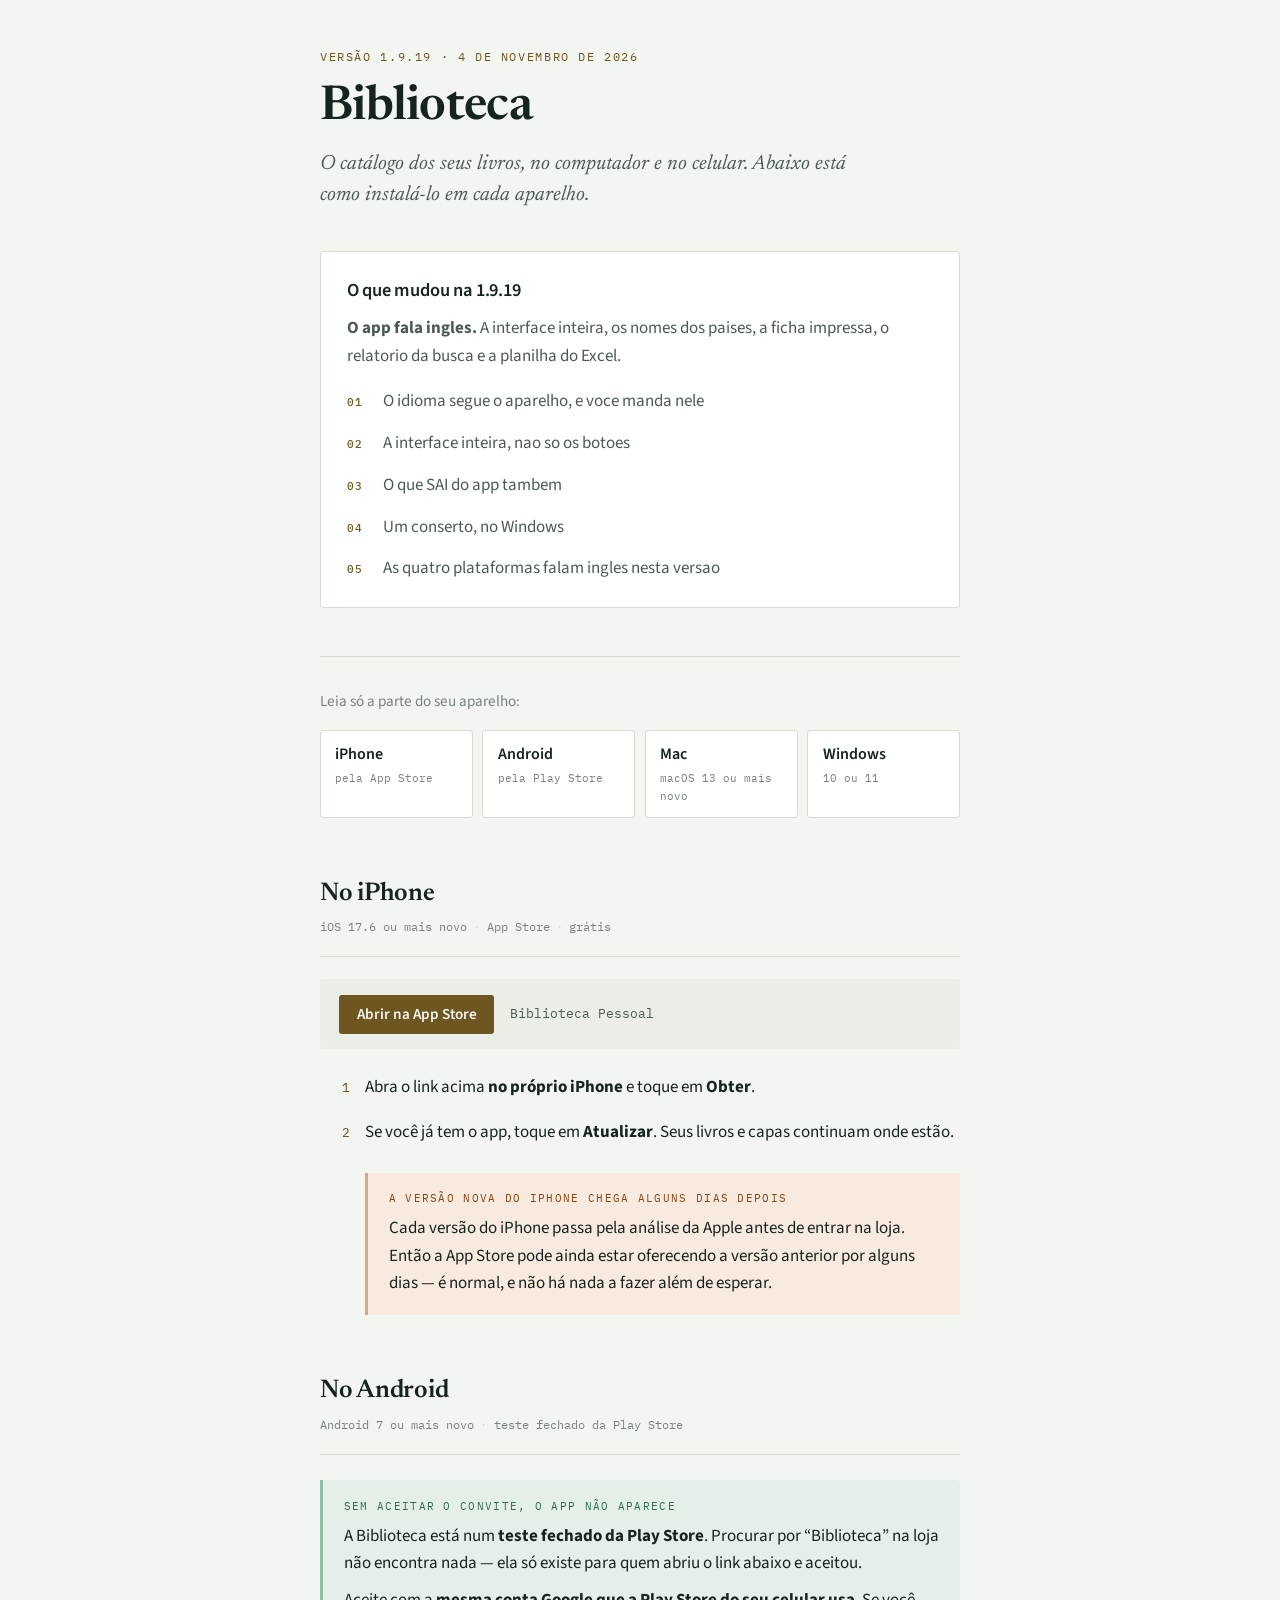
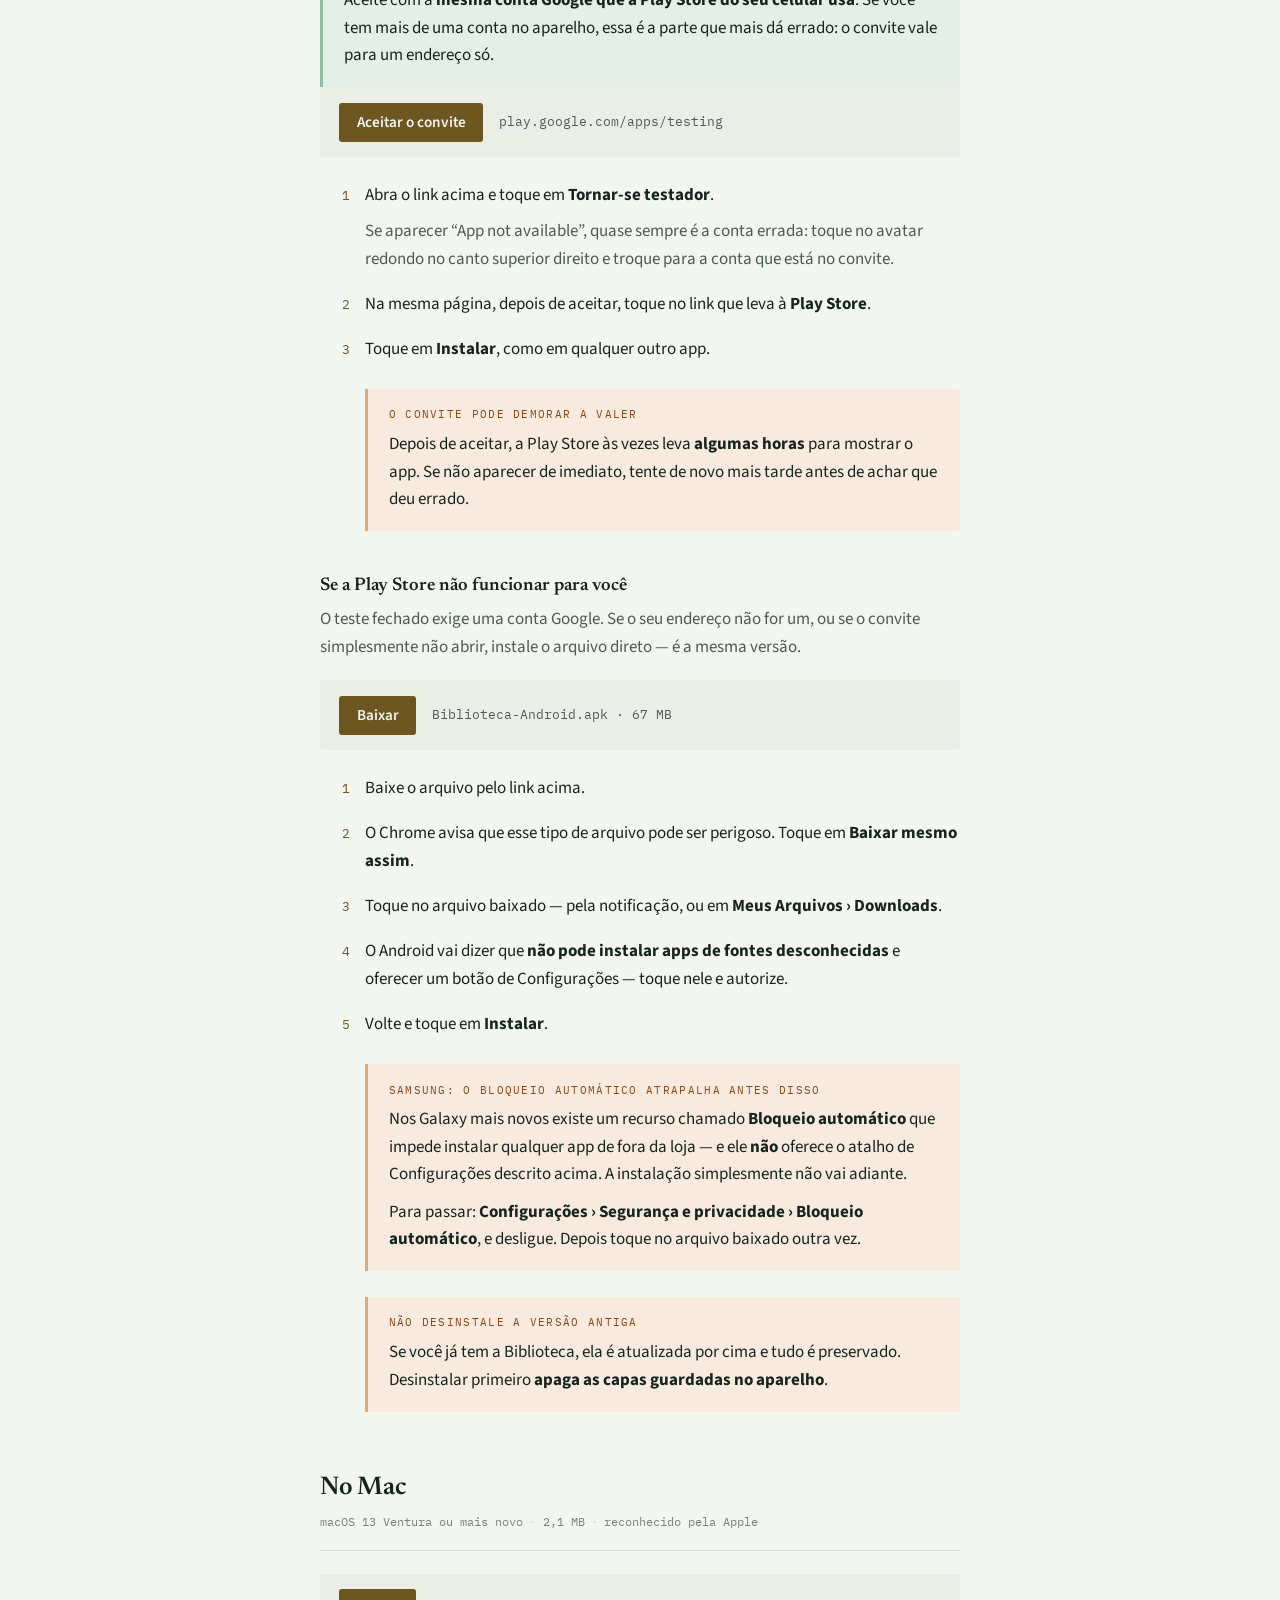
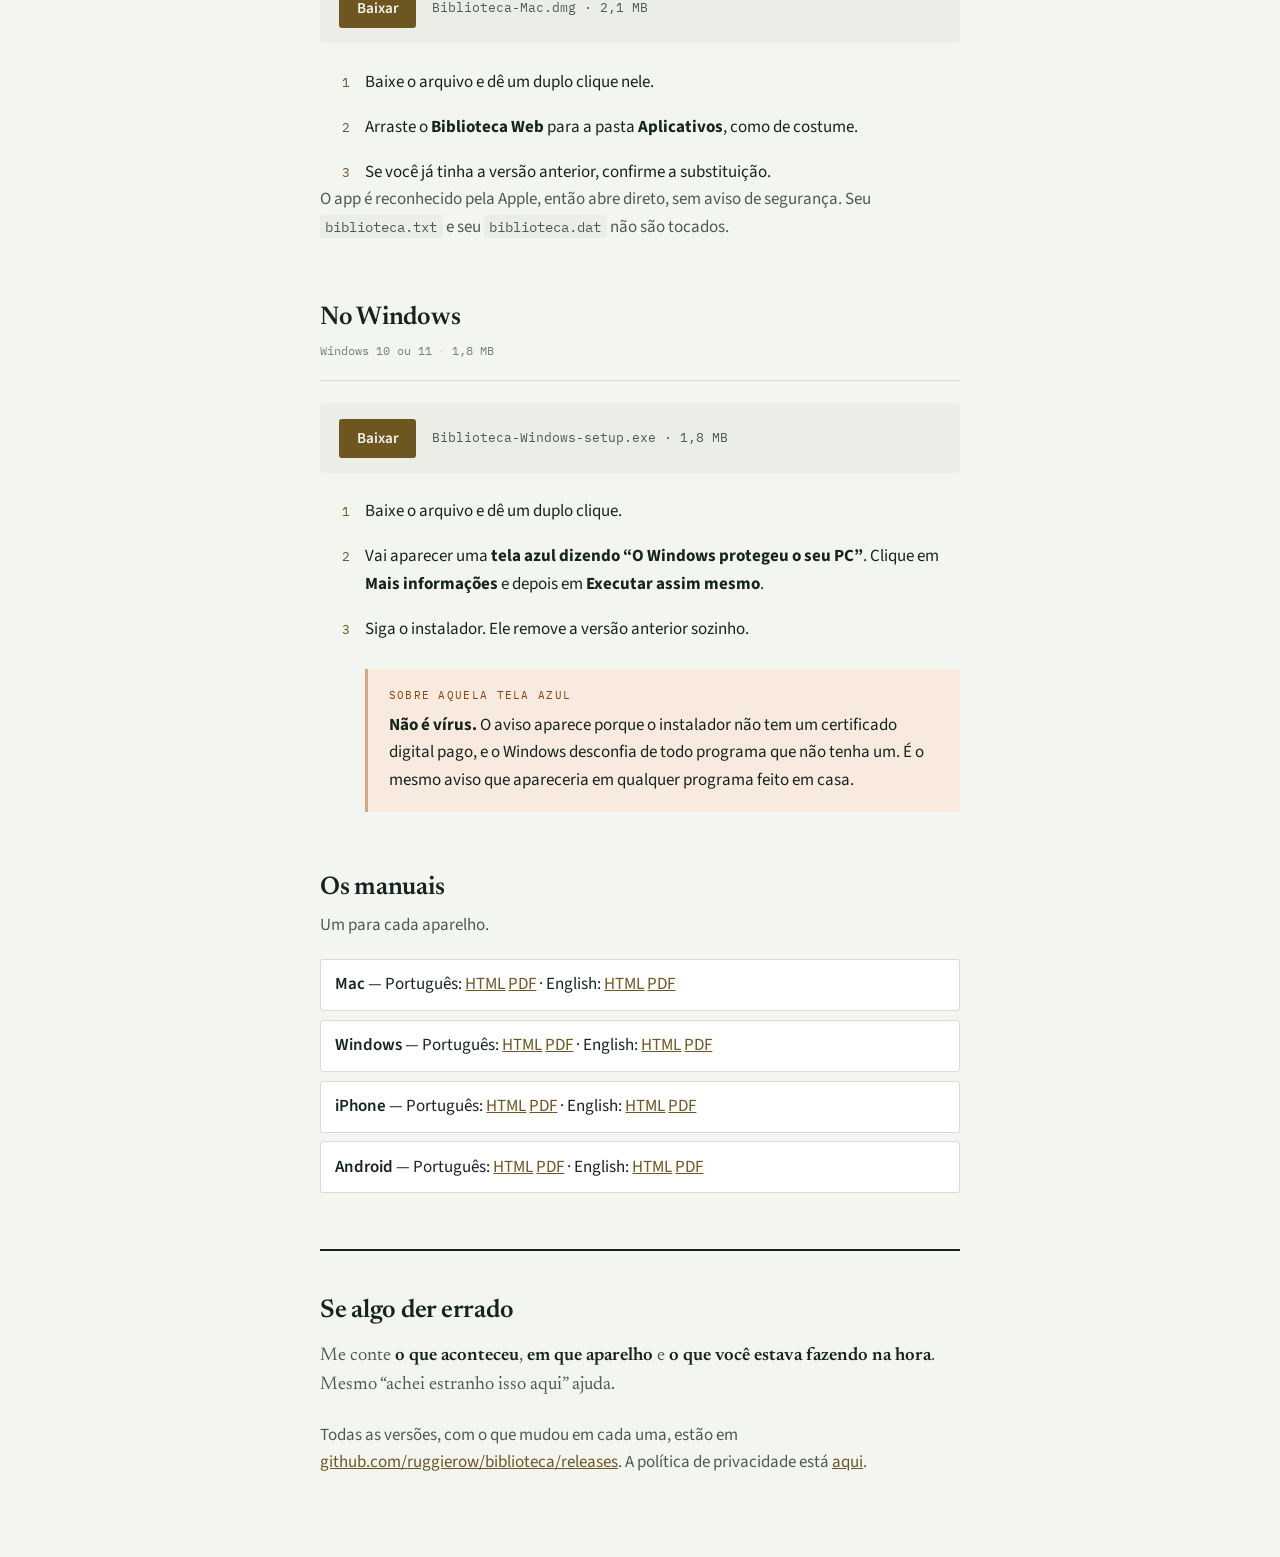
==== docs/index.html @ 761b65e1 "Manuais do Mac e do Android, e o capitulo da primeira vez nos quatro Fecha o conjunto: as quatro pla" ====
<!doctype html>
<html lang="pt-BR">
<head>
<meta charset="utf-8">
<meta name="viewport" content="width=device-width,initial-scale=1">
<title>Biblioteca</title>
<meta name="description" content="Biblioteca 1.9.19 — catálogo dos seus livros no Mac, no Windows, no iPhone e no Android.">
<!-- PAGINA GERADA por bin/gerar-pagina.py. Nao edite a mao: a proxima release
     sobrescreve. Para mudar o texto das novidades, edite docs/notas-<v>.md. -->
<link rel="preconnect" href="https://fonts.googleapis.com">
<link rel="preconnect" href="https://fonts.gstatic.com" crossorigin>
<link rel="stylesheet" href="https://fonts.googleapis.com/css2?family=Newsreader:ital,opsz,wght@0,6..72,400;0,6..72,600;1,6..72,400&amp;family=Source+Sans+3:ital,wght@0,400;0,600;1,400&amp;family=IBM+Plex+Mono:wght@400;500&amp;display=swap">
<link rel="stylesheet" href="pagina.css">
</head>
<body>

<div class="folha">

  <header class="capa">
    <div class="selo">Versão 1.9.19 · 4 de novembro de 2026</div>
    <h1>Biblioteca</h1>
    <p class="subtitulo">O catálogo dos seus livros, no computador e no celular. Abaixo está como instalá-lo em cada aparelho.</p>
  </header>

  <div class="novidades">
    <h2>O que mudou na 1.9.19</h2>
    <p class="chamada"><strong>O app fala ingles.</strong> A interface inteira, os nomes dos paises, a ficha impressa, o relatorio da busca e a planilha do Excel.</p>
      <div class="novidade"><b>01</b><span>O idioma segue o aparelho, e voce manda nele</span></div>
      <div class="novidade"><b>02</b><span>A interface inteira, nao so os botoes</span></div>
      <div class="novidade"><b>03</b><span>O que SAI do app tambem</span></div>
      <div class="novidade"><b>04</b><span>Um conserto, no Windows</span></div>
      <div class="novidade"><b>05</b><span>As quatro plataformas falam ingles nesta versao</span></div>
  </div>

  <nav class="escolha">
    <p>Leia só a parte do seu aparelho:</p>
    <div class="atalhos">
      <a class="atalho" href="#iphone"><strong>iPhone</strong><small>pela App Store</small></a>
      <a class="atalho" href="#android"><strong>Android</strong><small>pela Play Store</small></a>
      <a class="atalho" href="#mac"><strong>Mac</strong><small>macOS 13 ou mais novo</small></a>
      <a class="atalho" href="#windows"><strong>Windows</strong><small>10 ou 11</small></a>
    </div>
  </nav>

  <section class="plataforma" id="iphone">
    <h2>No iPhone</h2>
    <div class="ficha"><span>iOS 17.6 ou mais novo</span><span>App Store</span><span>grátis</span></div>

    <div class="baixar">
      <a href="https://apps.apple.com/br/app/biblioteca-pessoal/id6799312712">Abrir na App Store</a>
      <span class="arquivo">Biblioteca Pessoal</span>
    </div>

    <ol class="passos">
      <li><div><p>Abra o link acima <strong>no próprio iPhone</strong> e toque em <strong>Obter</strong>.</p></div></li>
      <li><div><p>Se você já tem o app, toque em <strong>Atualizar</strong>. Seus livros e capas continuam onde estão.</p></div></li>
    </ol>

    <div class="aviso">
      <span class="rotulo">A versão nova do iPhone chega alguns dias depois</span>
      <p>Cada versão do iPhone passa pela análise da Apple antes de entrar na loja. Então a App Store pode ainda estar oferecendo a versão anterior por alguns dias — é normal, e não há nada a fazer além de esperar.</p>
    </div>
  </section>

  <section class="plataforma" id="android">
    <h2>No Android</h2>
    <div class="ficha"><span>Android 7 ou mais novo</span><span>teste fechado da Play Store</span></div>

    <div class="aviso bom solto">
      <span class="rotulo">Sem aceitar o convite, o app não aparece</span>
      <p>A Biblioteca está num <strong>teste fechado da Play Store</strong>. Procurar por “Biblioteca” na loja não encontra nada — ela só existe para quem abriu o link abaixo e aceitou.</p>
      <p>Aceite com a <strong>mesma conta Google que a Play Store do seu celular usa</strong>. Se você tem mais de uma conta no aparelho, essa é a parte que mais dá errado: o convite vale para um endereço só.</p>
    </div>

    <div class="baixar">
      <a href="https://play.google.com/apps/testing/com.wilson.biblioteca.biblioteca">Aceitar o convite</a>
      <span class="arquivo">play.google.com/apps/testing</span>
    </div>

    <ol class="passos">
      <li><div>
        <p>Abra o link acima e toque em <strong>Tornar-se testador</strong>.</p>
        <p>Se aparecer “App not available”, quase sempre é a conta errada: toque no avatar redondo no canto superior direito e troque para a conta que está no convite.</p>
      </div></li>
      <li><div><p>Na mesma página, depois de aceitar, toque no link que leva à <strong>Play Store</strong>.</p></div></li>
      <li><div><p>Toque em <strong>Instalar</strong>, como em qualquer outro app.</p></div></li>
    </ol>

    <div class="aviso">
      <span class="rotulo">O convite pode demorar a valer</span>
      <p>Depois de aceitar, a Play Store às vezes leva <strong>algumas horas</strong> para mostrar o app. Se não aparecer de imediato, tente de novo mais tarde antes de achar que deu errado.</p>
    </div>

    <h3>Se a Play Store não funcionar para você</h3>
    <p class="nota">O teste fechado exige uma conta Google. Se o seu endereço não for um, ou se o convite simplesmente não abrir, instale o arquivo direto — é a mesma versão.</p>

    <div class="baixar">
      <a href="https://github.com/ruggierow/biblioteca/releases/latest/download/Biblioteca-Android.apk">Baixar</a>
      <span class="arquivo">Biblioteca-Android.apk · 67 MB</span>
    </div>

    <ol class="passos">
      <li><div><p>Baixe o arquivo pelo link acima.</p></div></li>
      <li><div><p>O Chrome avisa que esse tipo de arquivo pode ser perigoso. Toque em <strong>Baixar mesmo assim</strong>.</p></div></li>
      <li><div><p>Toque no arquivo baixado — pela notificação, ou em <strong>Meus Arquivos › Downloads</strong>.</p></div></li>
      <li><div><p>O Android vai dizer que <strong>não pode instalar apps de fontes desconhecidas</strong> e oferecer um botão de Configurações — toque nele e autorize.</p></div></li>
      <li><div><p>Volte e toque em <strong>Instalar</strong>.</p></div></li>
    </ol>

    <div class="aviso">
      <span class="rotulo">Samsung: o Bloqueio automático atrapalha antes disso</span>
      <p>Nos Galaxy mais novos existe um recurso chamado <strong>Bloqueio automático</strong> que impede instalar qualquer app de fora da loja — e ele <strong>não</strong> oferece o atalho de Configurações descrito acima. A instalação simplesmente não vai adiante.</p>
      <p>Para passar: <strong>Configurações › Segurança e privacidade › Bloqueio automático</strong>, e desligue. Depois toque no arquivo baixado outra vez.</p>
    </div>

    <div class="aviso">
      <span class="rotulo">Não desinstale a versão antiga</span>
      <p>Se você já tem a Biblioteca, ela é atualizada por cima e tudo é preservado. Desinstalar primeiro <strong>apaga as capas guardadas no aparelho</strong>.</p>
    </div>
  </section>

  <section class="plataforma" id="mac">
    <h2>No Mac</h2>
    <div class="ficha"><span>macOS 13 Ventura ou mais novo</span><span>2,1 MB</span><span>reconhecido pela Apple</span></div>

    <div class="baixar">
      <a href="https://github.com/ruggierow/biblioteca/releases/latest/download/Biblioteca-Mac.dmg">Baixar</a>
      <span class="arquivo">Biblioteca-Mac.dmg · 2,1 MB</span>
    </div>

    <ol class="passos">
      <li><div><p>Baixe o arquivo e dê um duplo clique nele.</p></div></li>
      <li><div><p>Arraste o <strong>Biblioteca Web</strong> para a pasta <strong>Aplicativos</strong>, como de costume.</p></div></li>
      <li><div><p>Se você já tinha a versão anterior, confirme a substituição.</p></div></li>
    </ol>

    <p class="nota">O app é reconhecido pela Apple, então abre direto, sem aviso de segurança. Seu <code>biblioteca.txt</code> e seu <code>biblioteca.dat</code> não são tocados.</p>
  </section>

  <section class="plataforma" id="windows">
    <h2>No Windows</h2>
    <div class="ficha"><span>Windows 10 ou 11</span><span>1,8 MB</span></div>

    <div class="baixar">
      <a href="https://github.com/ruggierow/biblioteca/releases/latest/download/Biblioteca-Windows-setup.exe">Baixar</a>
      <span class="arquivo">Biblioteca-Windows-setup.exe · 1,8 MB</span>
    </div>

    <ol class="passos">
      <li><div><p>Baixe o arquivo e dê um duplo clique.</p></div></li>
      <li><div><p>Vai aparecer uma <strong>tela azul dizendo “O Windows protegeu o seu PC”</strong>. Clique em <strong>Mais informações</strong> e depois em <strong>Executar assim mesmo</strong>.</p></div></li>
      <li><div><p>Siga o instalador. Ele remove a versão anterior sozinho.</p></div></li>
    </ol>

    <div class="aviso">
      <span class="rotulo">Sobre aquela tela azul</span>
      <p><strong>Não é vírus.</strong> O aviso aparece porque o instalador não tem um certificado digital pago, e o Windows desconfia de todo programa que não tenha um. É o mesmo aviso que apareceria em qualquer programa feito em casa.</p>
    </div>
  </section>

  <section class="manuais">
    <h2>Os manuais</h2>
    <p class="nota">Um para cada aparelho.</p>
    <ul class="lista-manuais">
      <li><strong>Mac</strong> — Português: <a href="manual-mac.html">HTML</a> <a href="manual-mac.pdf">PDF</a> · English: <a href="manual-mac-en.html">HTML</a> <a href="manual-mac-en.pdf">PDF</a></li>
      <li><strong>Windows</strong> — Português: <a href="manual-windows.html">HTML</a> <a href="manual-windows.pdf">PDF</a> · English: <a href="manual-windows-en.html">HTML</a> <a href="manual-windows-en.pdf">PDF</a></li>
      <li><strong>iPhone</strong> — Português: <a href="manual-ios.html">HTML</a> <a href="manual-ios.pdf">PDF</a> · English: <a href="manual-ios-en.html">HTML</a> <a href="manual-ios-en.pdf">PDF</a></li>
      <li><strong>Android</strong> — Português: <a href="manual-android.html">HTML</a> <a href="manual-android.pdf">PDF</a> · English: <a href="manual-android-en.html">HTML</a> <a href="manual-android-en.pdf">PDF</a></li>
    </ul>
  </section>

  <section class="fecho-secao">
    <h2>Se algo der errado</h2>
    <p class="fecho">Me conte <strong>o que aconteceu</strong>, <strong>em que aparelho</strong> e <strong>o que você estava fazendo na hora</strong>. Mesmo “achei estranho isso aqui” ajuda.</p>
    <p class="nota">Todas as versões, com o que mudou em cada uma, estão em <a href="https://github.com/ruggierow/biblioteca/releases">github.com/ruggierow/biblioteca/releases</a>. A política de privacidade está <a href="privacidade.html">aqui</a>.</p>
  </section>

</div>

</body>
</html>
---- docs/pagina.css ----
/* Aparencia da pagina do app (docs/index.html).
   As cores, as fontes e o espacamento vem da pagina que ele ja tinha; o que
   mudou aqui foi so o conteudo. Arquivo separado de proposito: assim o
   gerador cuida do TEXTO e o desenho fica estavel entre as versoes. */

:root {
  --ground:      #F3F5F0;
  --surface:     #FFFFFF;
  --surface-alt: #EAEEE6;
  --ink:         #16241F;
  --ink-2:       #4B5B53;
  --ink-3:       #76837B;
  --rule:        #D7DCD2;
  --rule-soft:   #E5E9E0;
  --accent:      #6E5620;
  --accent-soft: #F0E8D6;
  --warn:        #8A4512;
  --warn-soft:   #F8EADE;
  --warn-rule:   #D9A97E;
  --ok:          #2F6B4F;
  --ok-soft:     #E4F0E7;
  --ok-rule:     #8FBDA1;

  --display: "Newsreader", Georgia, "Times New Roman", serif;
  --body:    "Source Sans 3", -apple-system, BlinkMacSystemFont, "Segoe UI", sans-serif;
  --mono:    "IBM Plex Mono", ui-monospace, "SF Mono", Menlo, monospace;
}

@media (prefers-color-scheme: dark) {
  :root:not([data-theme="light"]) {
    --ground:      #0F1512;
    --surface:     #161D19;
    --surface-alt: #1C241F;
    --ink:         #E6EBE3;
    --ink-2:       #A3B0A7;
    --ink-3:       #7B8880;
    --rule:        #29332C;
    --rule-soft:   #202822;
    --accent:      #D5B76F;
    --accent-soft: #241F13;
    --warn:        #E2A16A;
    --warn-soft:   #241A12;
    --warn-rule:   #6B4A2B;
    --ok:          #8FCBA6;
    --ok-soft:     #14211A;
    --ok-rule:     #39604A;
  }
}

:root[data-theme="dark"] {
  --ground:      #0F1512;
  --surface:     #161D19;
  --surface-alt: #1C241F;
  --ink:         #E6EBE3;
  --ink-2:       #A3B0A7;
  --ink-3:       #7B8880;
  --rule:        #29332C;
  --rule-soft:   #202822;
  --accent:      #D5B76F;
  --accent-soft: #241F13;
  --warn:        #E2A16A;
  --warn-soft:   #241A12;
  --warn-rule:   #6B4A2B;
  --ok:          #8FCBA6;
  --ok-soft:     #14211A;
  --ok-rule:     #39604A;
}

* { box-sizing: border-box; }

body {
  margin: 0;
  background: var(--ground);
  color: var(--ink);
  font-family: var(--body);
  font-size: 17px;
  line-height: 1.62;
  -webkit-font-smoothing: antialiased;
}

img { max-width: 100%; }

.folha {
  max-width: 43rem;
  margin: 0 auto;
  padding: 3rem 1.5rem 5rem;
}

/* ---------- abertura ---------- */

.capa { display: flex; flex-direction: column; gap: 1rem; }

.selo {
  font-family: var(--mono);
  font-size: .72rem;
  letter-spacing: .14em;
  text-transform: uppercase;
  color: var(--accent);
}

h1 {
  font-family: var(--display);
  font-weight: 600;
  font-size: clamp(2.1rem, 6vw, 3rem);
  line-height: 1.08;
  letter-spacing: -.015em;
  margin: 0;
  text-wrap: balance;
}

.subtitulo {
  font-family: var(--display);
  font-style: italic;
  font-size: clamp(1.1rem, 3vw, 1.3rem);
  line-height: 1.45;
  color: var(--ink-2);
  margin: 0;
  max-width: 34rem;
}

/* ---------- o que mudou ---------- */

.novidades {
  display: flex;
  flex-direction: column;
  gap: .9rem;
  margin: 2.5rem 0 0;
  padding: 1.5rem 1.6rem;
  background: var(--surface);
  border: 1px solid var(--rule);
  border-radius: 3px;
}

.novidades h2 {
  font-family: var(--body);
  font-size: 1.15rem;
  font-weight: 600;
  margin: 0;
}

.novidades .chamada {
  margin: -.3rem 0 .2rem;
  color: var(--ink-2);
}

.novidade { display: flex; gap: .9rem; align-items: baseline; }

.novidade b {
  font-family: var(--mono);
  font-size: .7rem;
  font-weight: 500;
  letter-spacing: .1em;
  color: var(--accent);
  flex: 0 0 1.4rem;
}

.novidade span { color: var(--ink-2); }

/* ---------- seletor de plataforma ---------- */

.escolha {
  margin: 3rem 0 0;
  padding-top: 2rem;
  border-top: 1px solid var(--rule);
}

.escolha p {
  margin: 0 0 1rem;
  font-size: .95rem;
  color: var(--ink-3);
}

.atalhos {
  display: grid;
  grid-template-columns: repeat(auto-fit, minmax(9.5rem, 1fr));
  gap: .6rem;
}

.atalho {
  display: flex;
  flex-direction: column;
  gap: .15rem;
  padding: .7rem .9rem;
  background: var(--surface);
  border: 1px solid var(--rule);
  border-radius: 3px;
  text-decoration: none;
  color: var(--ink);
  transition: border-color .15s, background .15s;
}

.atalho:hover, .atalho:focus-visible {
  border-color: var(--accent);
  background: var(--accent-soft);
}

.atalho strong { font-weight: 600; font-size: 1rem; }

.atalho small {
  font-family: var(--mono);
  font-size: .68rem;
  color: var(--ink-3);
}

/* ---------- secoes ---------- */

section.plataforma, section.manuais, section.fecho-secao {
  margin-top: 3.5rem;
  scroll-margin-top: 1.5rem;
}

h2 {
  font-family: var(--display);
  font-weight: 600;
  font-size: 1.6rem;
  letter-spacing: -.01em;
  margin: 0 0 .2rem;
  text-wrap: balance;
}

h3 {
  font-family: var(--display);
  font-weight: 600;
  font-size: 1.15rem;
  margin: 2.5rem 0 .3rem;
}

.ficha {
  font-family: var(--mono);
  font-size: .72rem;
  color: var(--ink-3);
  padding-bottom: 1.2rem;
  margin-bottom: 1.4rem;
  border-bottom: 1px solid var(--rule);
}

.ficha span + span::before {
  content: "·";
  margin: 0 .55em;
  color: var(--rule);
}

.nota { margin: 0 0 1.2rem; color: var(--ink-2); }
p.nota:last-child { margin-bottom: 0; }

/* ---------- passos ---------- */

ol.passos {
  list-style: none;
  counter-reset: passo;
  margin: 0;
  padding: 0;
  display: flex;
  flex-direction: column;
  gap: 1.1rem;
}

ol.passos > li {
  counter-increment: passo;
  display: grid;
  grid-template-columns: 1.9rem 1fr;
  gap: .9rem;
  align-items: baseline;
}

ol.passos > li::before {
  content: counter(passo);
  font-family: var(--mono);
  font-size: .8rem;
  color: var(--accent);
  text-align: right;
}

ol.passos > li > div > p { margin: 0; }
ol.passos > li > div > p + p { margin-top: .5rem; color: var(--ink-2); }

/* ---------- avisos ---------- */

.aviso {
  margin: 1.6rem 0 0 2.8rem;
  padding: 1.1rem 1.3rem;
  background: var(--warn-soft);
  border-left: 3px solid var(--warn-rule);
  border-radius: 0 3px 3px 0;
}

.aviso.solto { margin-left: 0; }

.aviso.bom {
  background: var(--ok-soft);
  border-left-color: var(--ok-rule);
}

.aviso.bom .rotulo { color: var(--ok); }

.aviso .rotulo {
  display: block;
  font-family: var(--mono);
  font-size: .68rem;
  letter-spacing: .12em;
  text-transform: uppercase;
  color: var(--warn);
  margin-bottom: .45rem;
}

.aviso p { margin: 0; }
.aviso p + p { margin-top: .6rem; }

/* ---------- download ---------- */

.baixar {
  display: flex;
  flex-wrap: wrap;
  align-items: center;
  gap: .5rem 1rem;
  margin-bottom: 1.6rem;
  padding: .95rem 1.2rem;
  background: var(--surface-alt);
  border-radius: 3px;
}

.baixar .arquivo {
  font-family: var(--mono);
  font-size: .8rem;
  color: var(--ink-2);
  word-break: break-all;
}

.baixar a {
  font-weight: 600;
  font-size: .95rem;
  color: var(--ground);
  background: var(--accent);
  padding: .45rem 1.1rem;
  border-radius: 3px;
  text-decoration: none;
}

.baixar a:hover, .baixar a:focus-visible { filter: brightness(1.12); }

/* ---------- manuais ---------- */

.lista-manuais {
  list-style: none;
  margin: 0;
  padding: 0;
  display: flex;
  flex-direction: column;
  gap: .55rem;
}

.lista-manuais li {
  padding: .7rem .9rem;
  background: var(--surface);
  border: 1px solid var(--rule);
  border-radius: 3px;
}

.lista-manuais strong { font-weight: 600; }

/* ---------- fecho ---------- */

.fecho-secao { padding-top: 2.5rem; border-top: 2px solid var(--ink); }

.fecho {
  margin: .6rem 0 1.4rem;
  font-family: var(--display);
  font-size: 1.15rem;
  line-height: 1.55;
  color: var(--ink-2);
}

.fecho strong { color: var(--ink); font-weight: 600; }

code {
  font-family: var(--mono);
  font-size: .85em;
  background: var(--surface-alt);
  padding: .12em .38em;
  border-radius: 2px;
  word-break: break-word;
}

a { color: var(--accent); }
a:focus-visible, .atalho:focus-visible {
  outline: 2px solid var(--accent);
  outline-offset: 2px;
}

@media (prefers-reduced-motion: reduce) {
  * { transition: none !important; animation: none !important; }
}

@media (max-width: 34rem) {
  body { font-size: 16px; }
  .folha { padding: 2.2rem 1.15rem 3.5rem; }
  .aviso { margin-left: 0; }
  ol.passos > li { grid-template-columns: 1.4rem 1fr; gap: .7rem; }
}
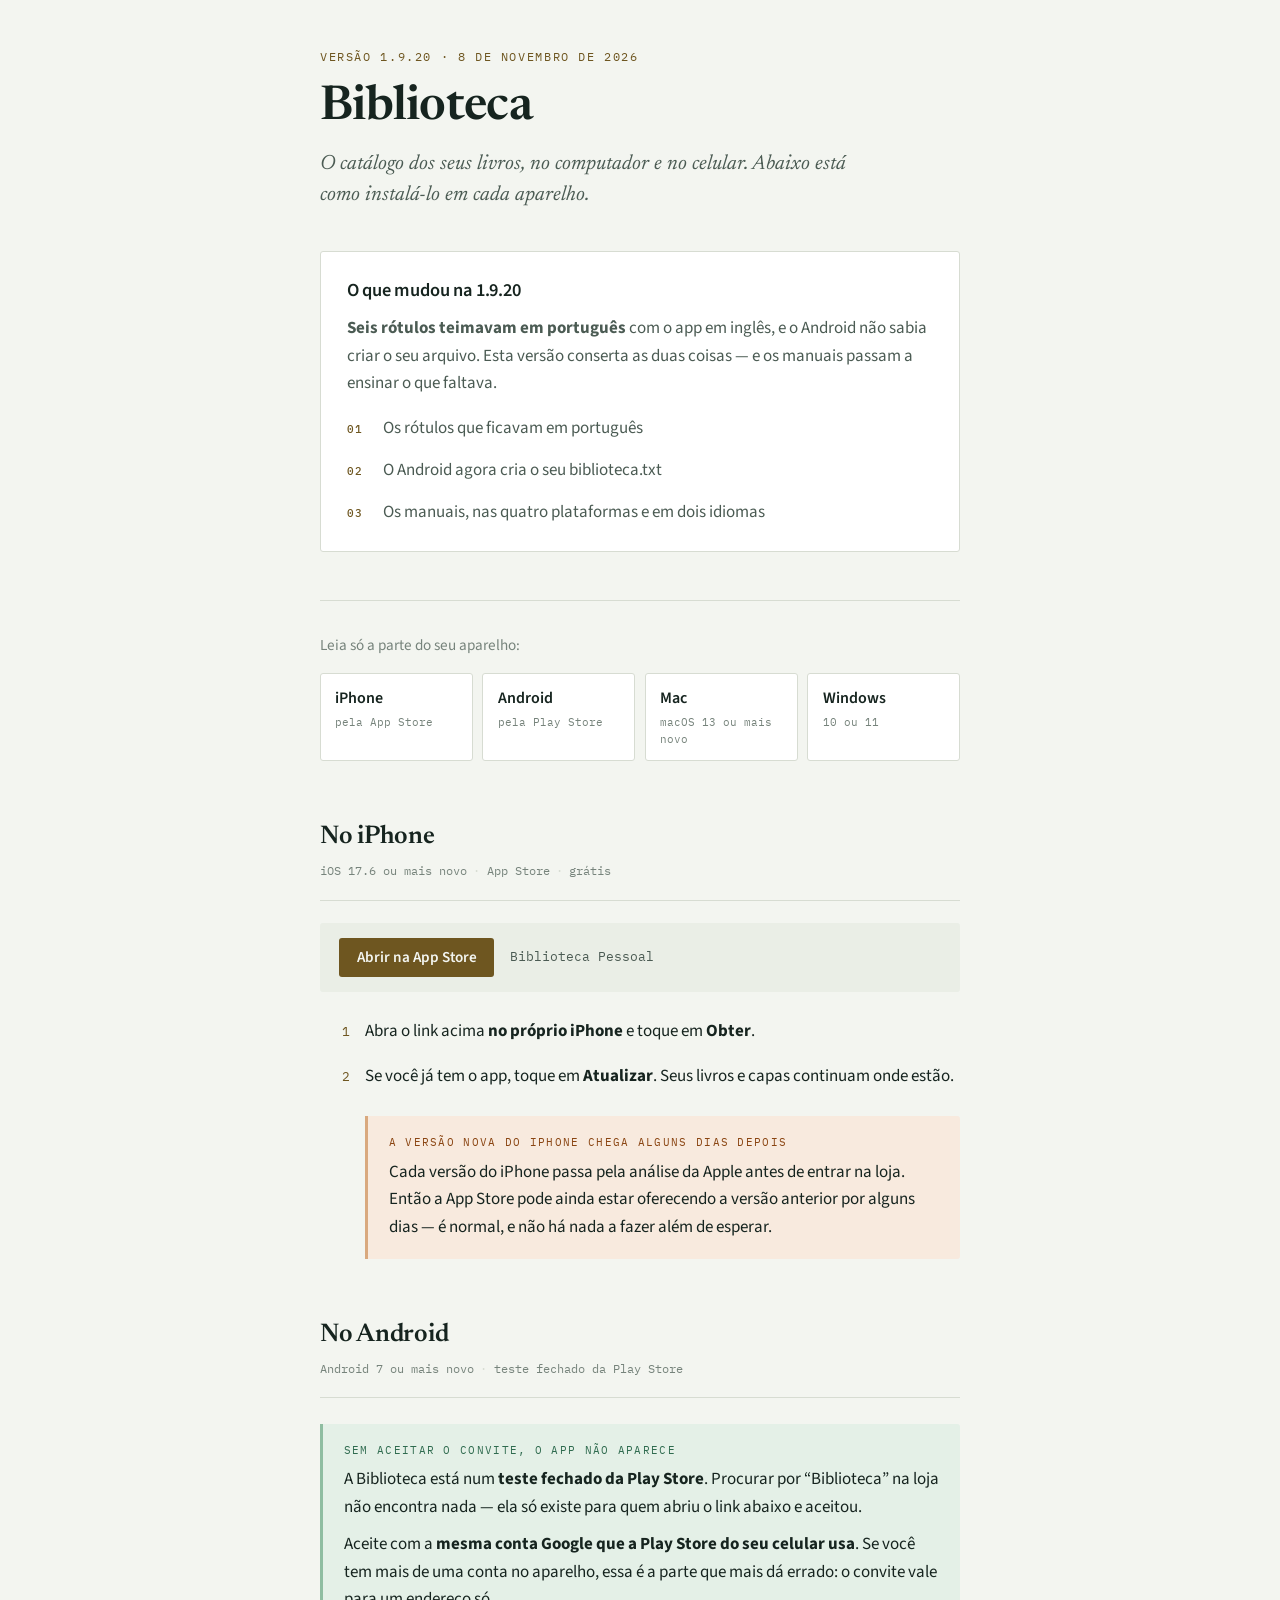
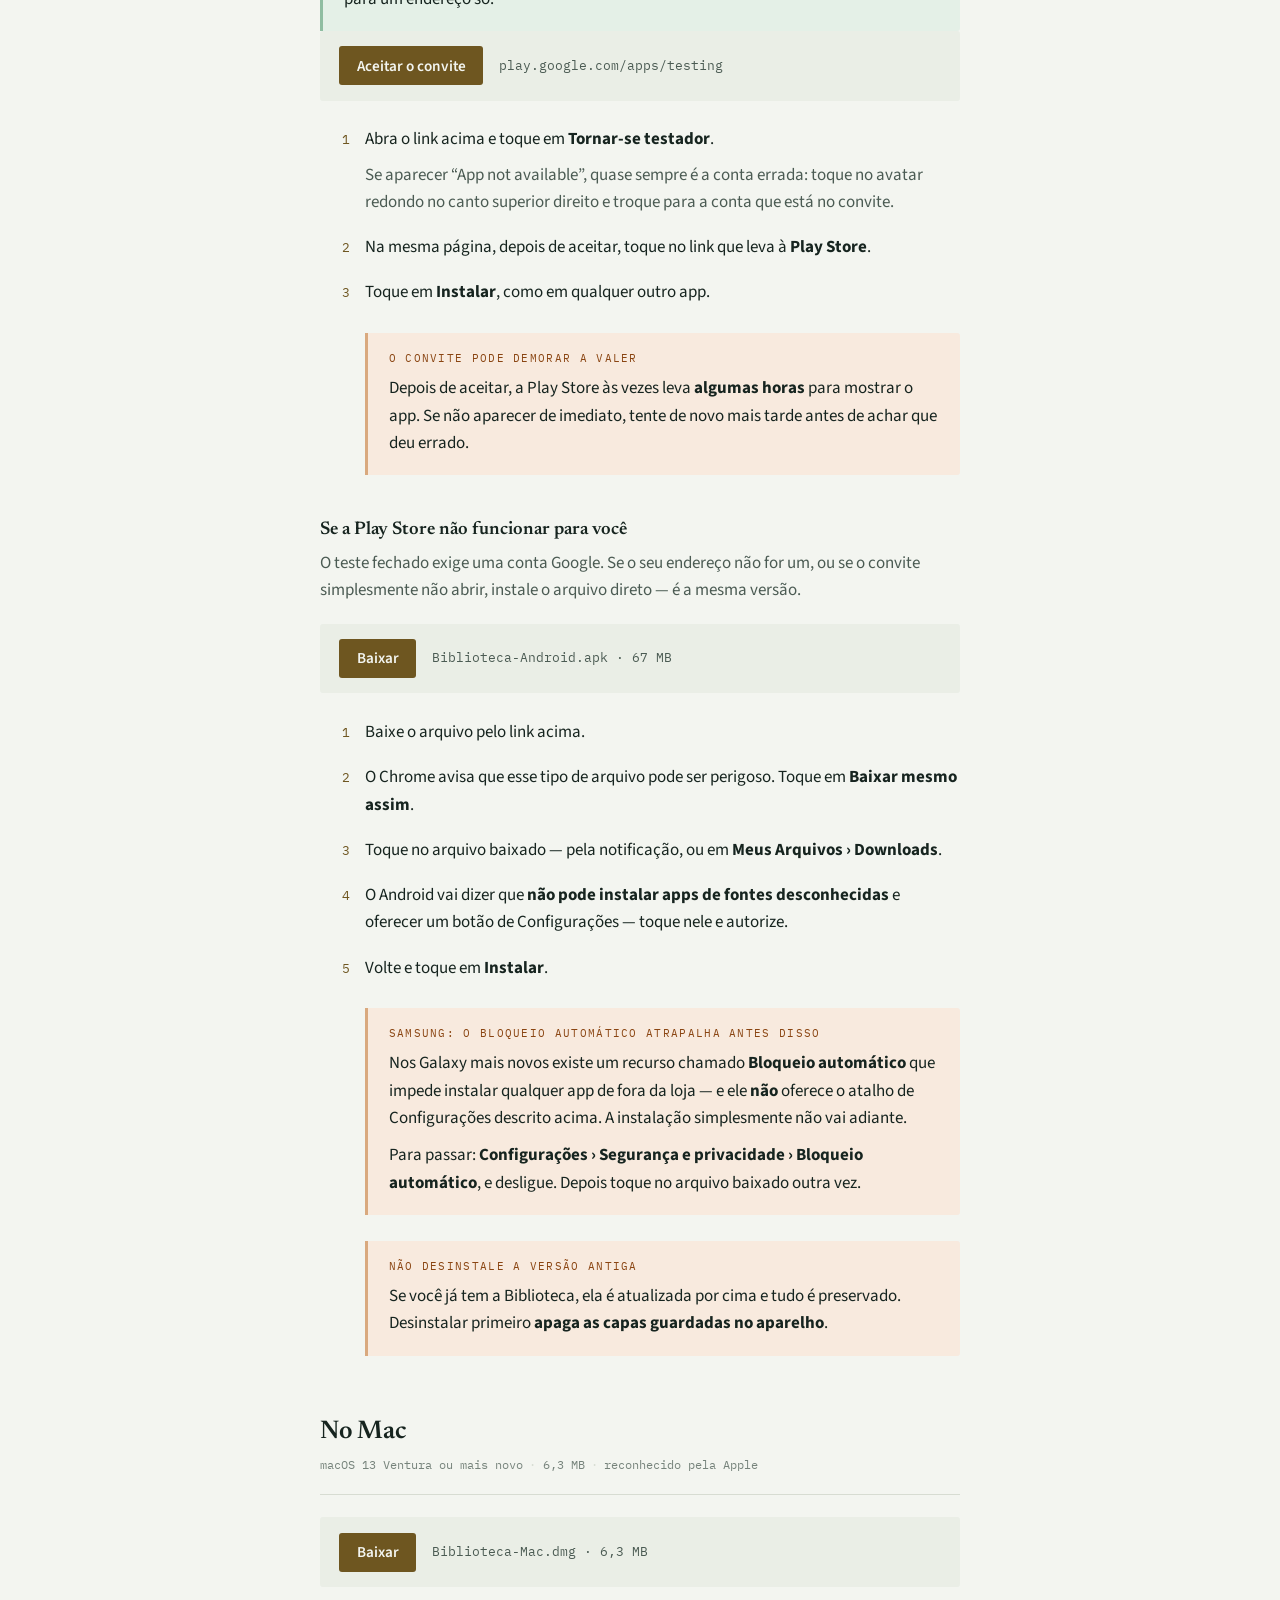
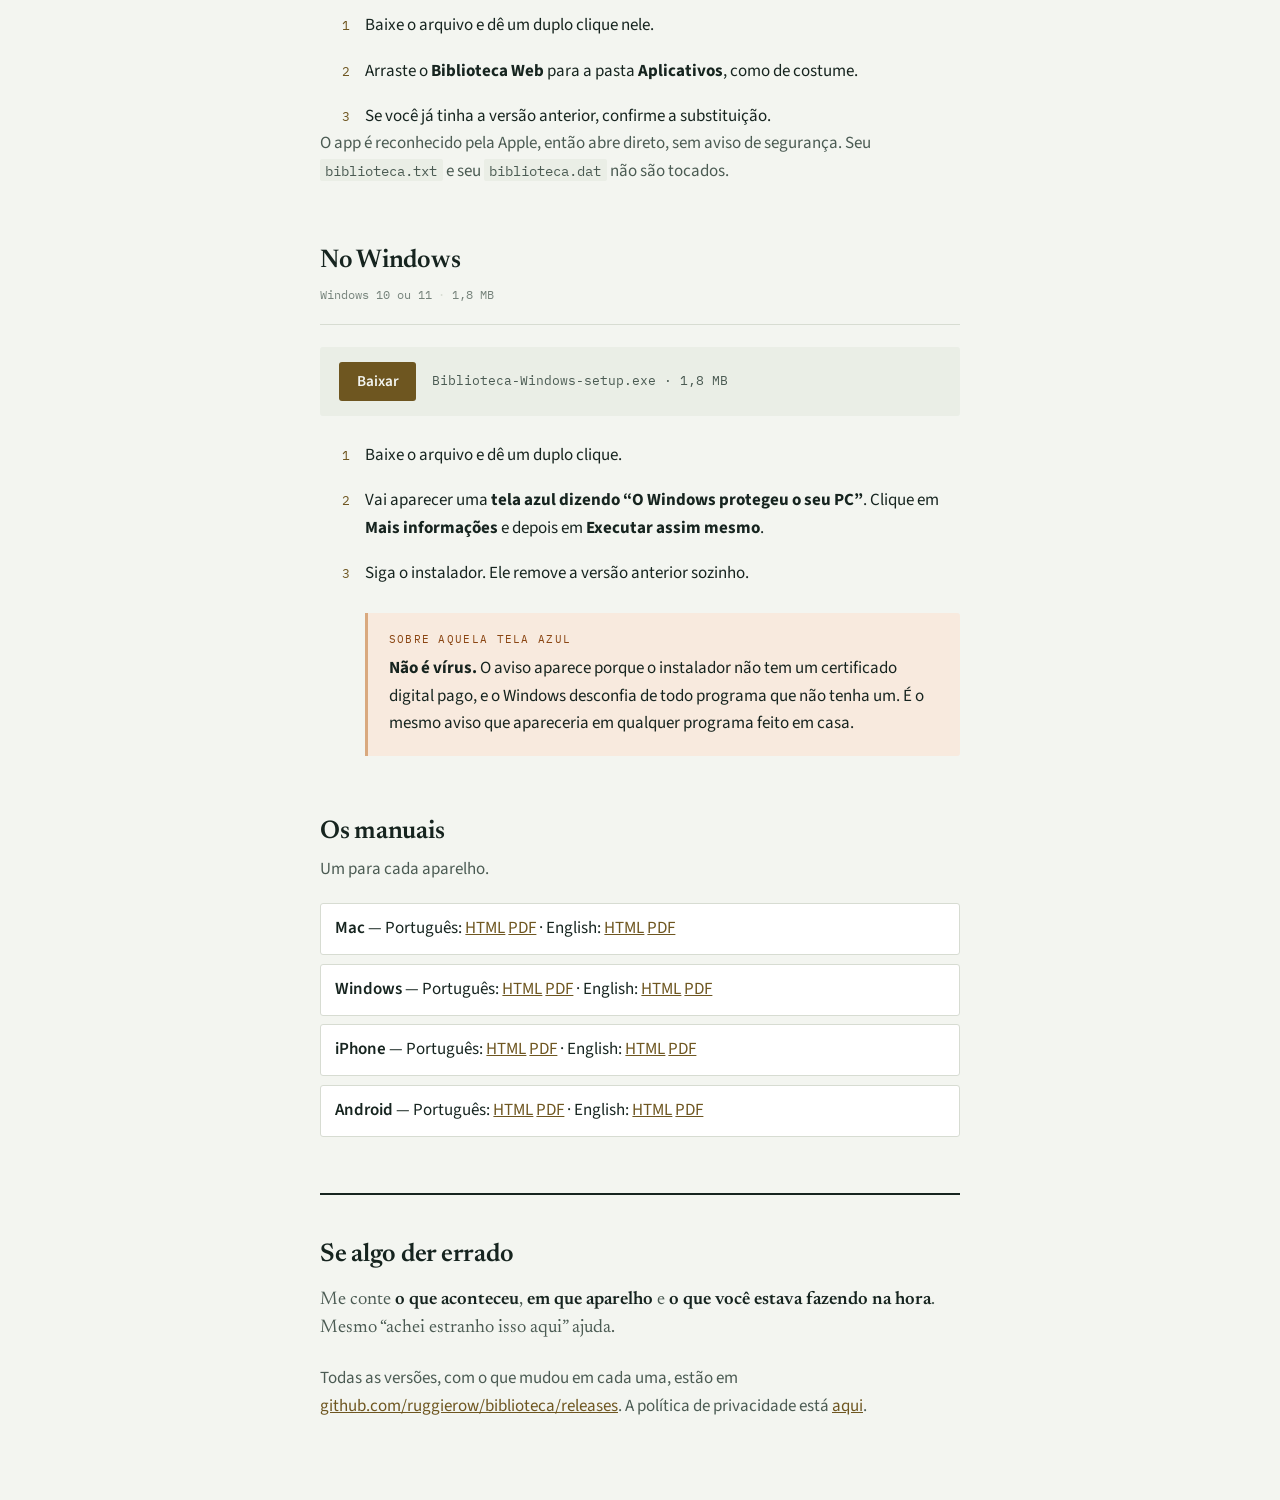
==== commit 726d6793: "A pagina do app na 1.9.20 Gerada pelo `publicar-release.sh`, que chama o `gerar-pagina.py` depois de" ====
--- a/docs/index.html
+++ b/docs/index.html
@@ -4,7 +4,7 @@
 <meta charset="utf-8">
 <meta name="viewport" content="width=device-width,initial-scale=1">
 <title>Biblioteca</title>
-<meta name="description" content="Biblioteca 1.9.19 — catálogo dos seus livros no Mac, no Windows, no iPhone e no Android.">
+<meta name="description" content="Biblioteca 1.9.20 — catálogo dos seus livros no Mac, no Windows, no iPhone e no Android.">
 <!-- PAGINA GERADA por bin/gerar-pagina.py. Nao edite a mao: a proxima release
      sobrescreve. Para mudar o texto das novidades, edite docs/notas-<v>.md. -->
 <link rel="preconnect" href="https://fonts.googleapis.com">
@@ -17,19 +17,17 @@
 <div class="folha">
 
   <header class="capa">
-    <div class="selo">Versão 1.9.19 · 4 de novembro de 2026</div>
+    <div class="selo">Versão 1.9.20 · 8 de novembro de 2026</div>
     <h1>Biblioteca</h1>
     <p class="subtitulo">O catálogo dos seus livros, no computador e no celular. Abaixo está como instalá-lo em cada aparelho.</p>
   </header>
 
   <div class="novidades">
-    <h2>O que mudou na 1.9.19</h2>
-    <p class="chamada"><strong>O app fala ingles.</strong> A interface inteira, os nomes dos paises, a ficha impressa, o relatorio da busca e a planilha do Excel.</p>
-      <div class="novidade"><b>01</b><span>O idioma segue o aparelho, e voce manda nele</span></div>
-      <div class="novidade"><b>02</b><span>A interface inteira, nao so os botoes</span></div>
-      <div class="novidade"><b>03</b><span>O que SAI do app tambem</span></div>
-      <div class="novidade"><b>04</b><span>Um conserto, no Windows</span></div>
-      <div class="novidade"><b>05</b><span>As quatro plataformas falam ingles nesta versao</span></div>
+    <h2>O que mudou na 1.9.20</h2>
+    <p class="chamada"><strong>Seis rótulos teimavam em português</strong> com o app em inglês, e o Android não sabia criar o seu arquivo. Esta versão conserta as duas coisas — e os manuais passam a ensinar o que faltava.</p>
+      <div class="novidade"><b>01</b><span>Os rótulos que ficavam em português</span></div>
+      <div class="novidade"><b>02</b><span>O Android agora cria o seu biblioteca.txt</span></div>
+      <div class="novidade"><b>03</b><span>Os manuais, nas quatro plataformas e em dois idiomas</span></div>
   </div>
 
   <nav class="escolha">
@@ -121,11 +119,11 @@
 
   <section class="plataforma" id="mac">
     <h2>No Mac</h2>
-    <div class="ficha"><span>macOS 13 Ventura ou mais novo</span><span>2,1 MB</span><span>reconhecido pela Apple</span></div>
+    <div class="ficha"><span>macOS 13 Ventura ou mais novo</span><span>6,3 MB</span><span>reconhecido pela Apple</span></div>
 
     <div class="baixar">
       <a href="https://github.com/ruggierow/biblioteca/releases/latest/download/Biblioteca-Mac.dmg">Baixar</a>
-      <span class="arquivo">Biblioteca-Mac.dmg · 2,1 MB</span>
+      <span class="arquivo">Biblioteca-Mac.dmg · 6,3 MB</span>
     </div>
 
     <ol class="passos">
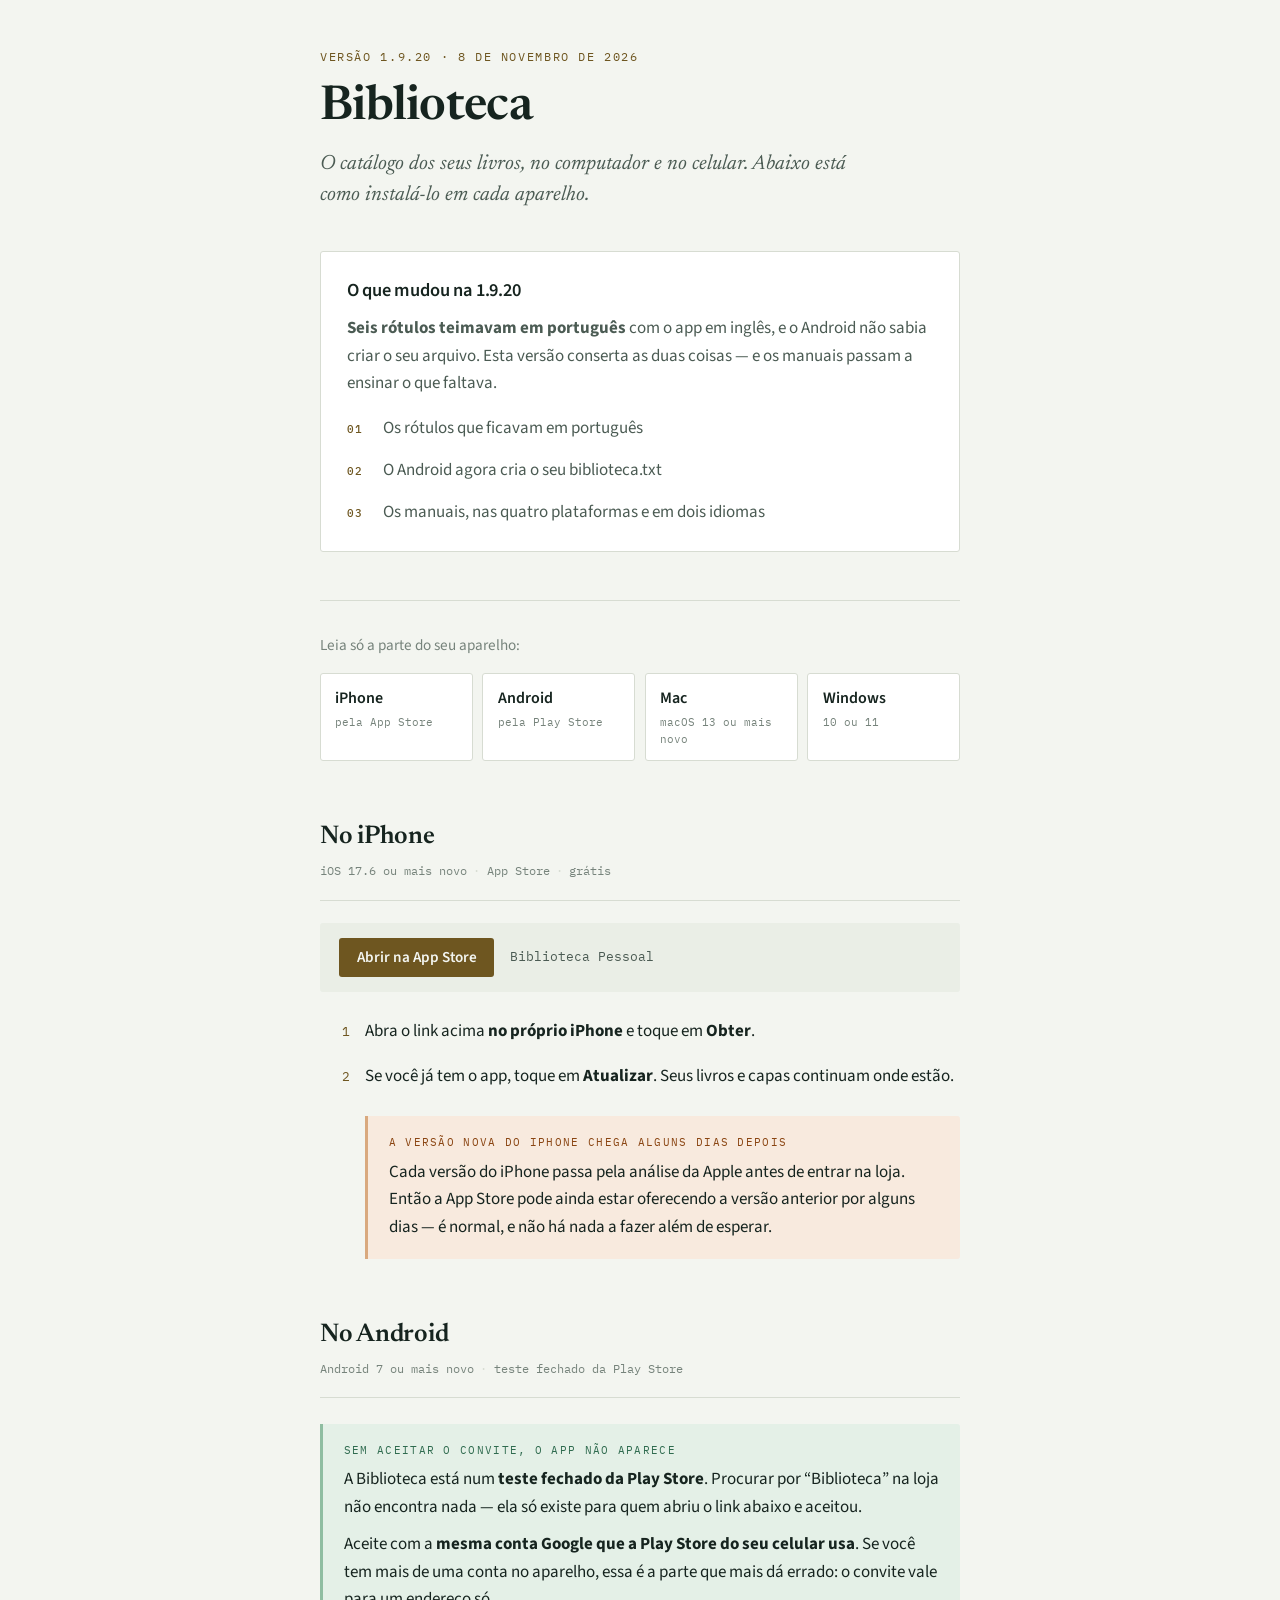
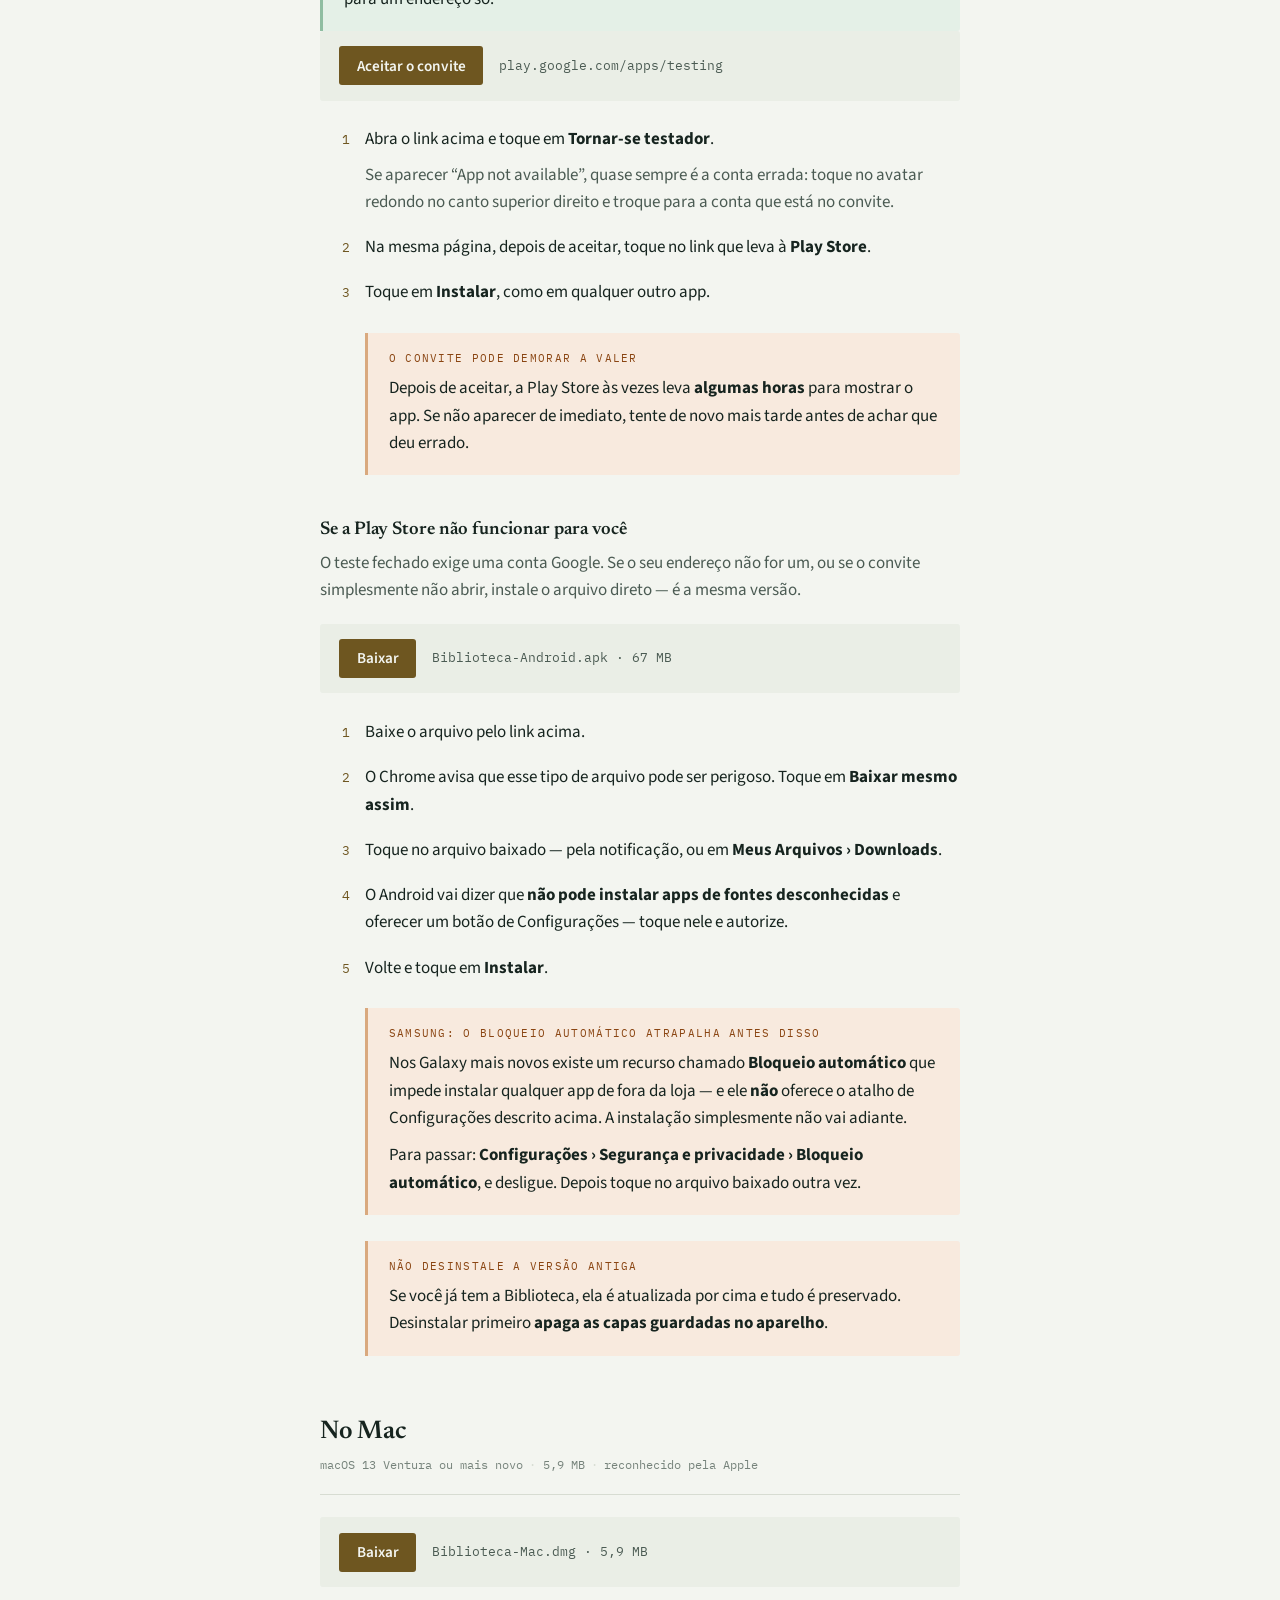
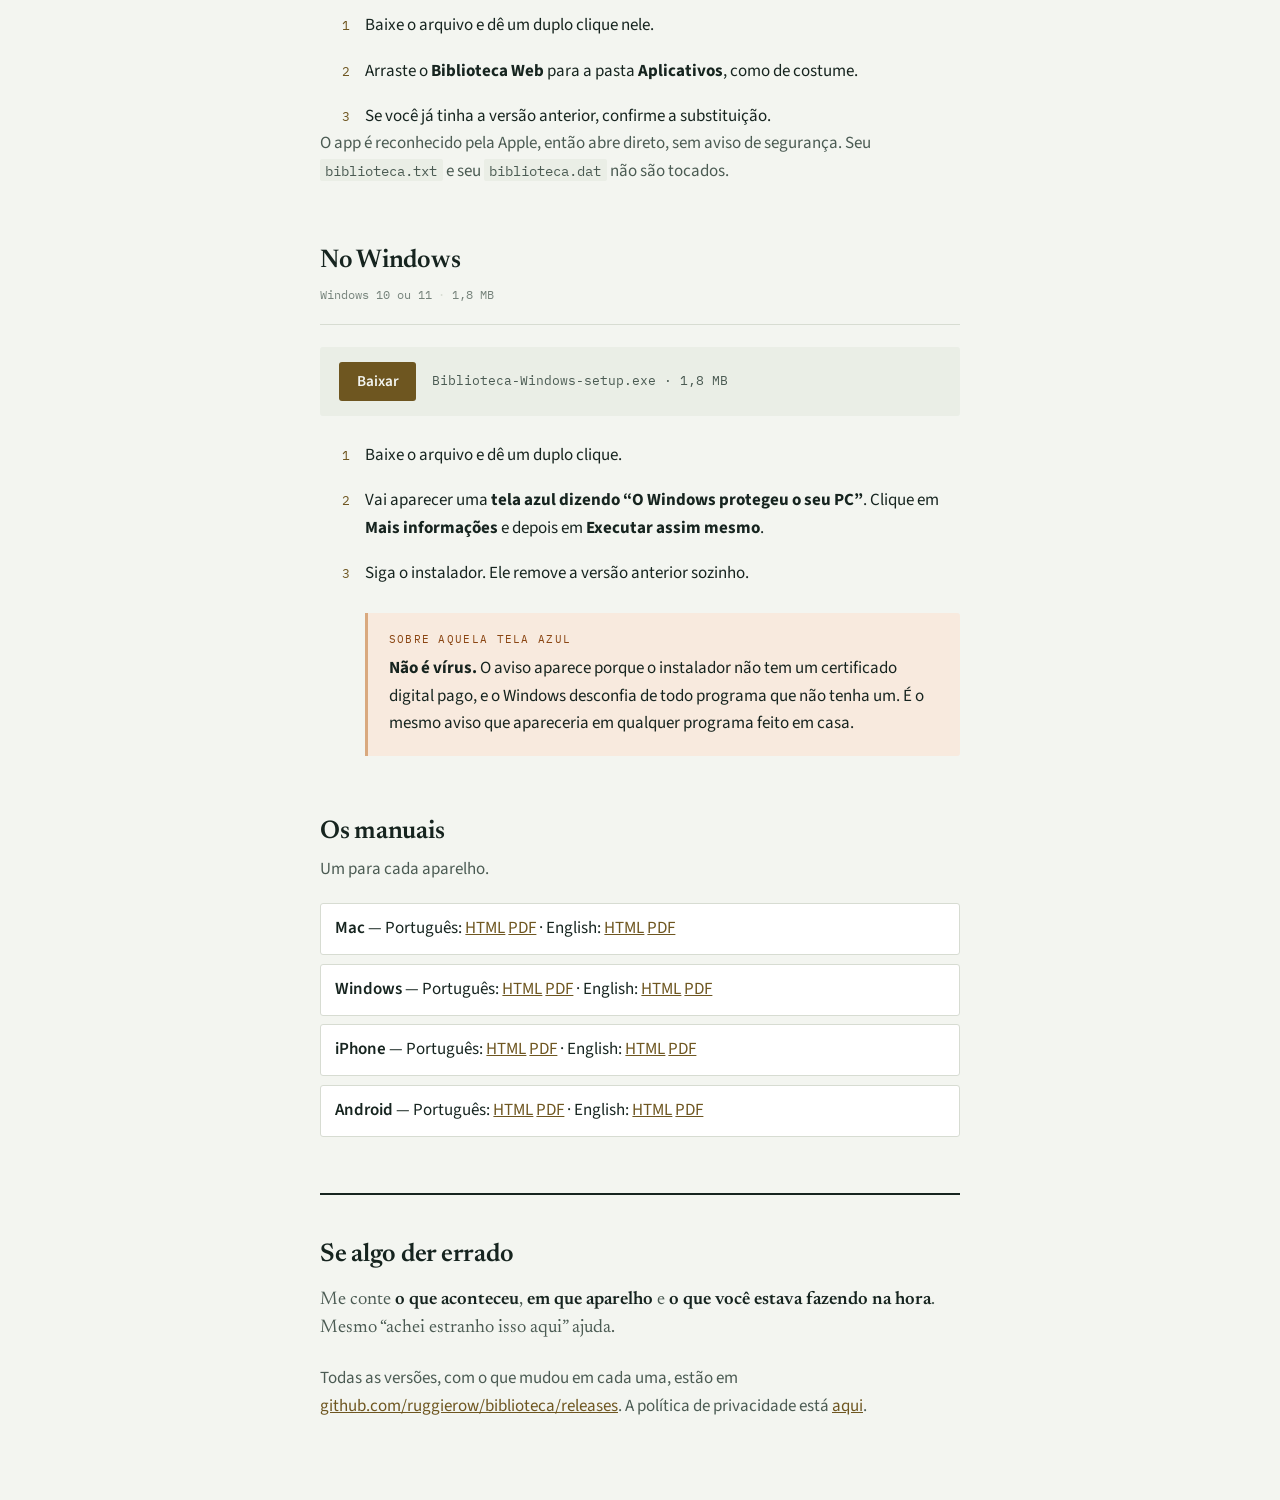
==== commit 0a7a04b4: "O DMG leva os DOIS manuais, e so o PDF Pedido dele em 08/11. O HTML saiu: desde que os manuais ganha" ====
--- a/docs/index.html
+++ b/docs/index.html
@@ -119,11 +119,11 @@
 
   <section class="plataforma" id="mac">
     <h2>No Mac</h2>
-    <div class="ficha"><span>macOS 13 Ventura ou mais novo</span><span>6,3 MB</span><span>reconhecido pela Apple</span></div>
+    <div class="ficha"><span>macOS 13 Ventura ou mais novo</span><span>5,9 MB</span><span>reconhecido pela Apple</span></div>
 
     <div class="baixar">
       <a href="https://github.com/ruggierow/biblioteca/releases/latest/download/Biblioteca-Mac.dmg">Baixar</a>
-      <span class="arquivo">Biblioteca-Mac.dmg · 6,3 MB</span>
+      <span class="arquivo">Biblioteca-Mac.dmg · 5,9 MB</span>
     </div>
 
     <ol class="passos">
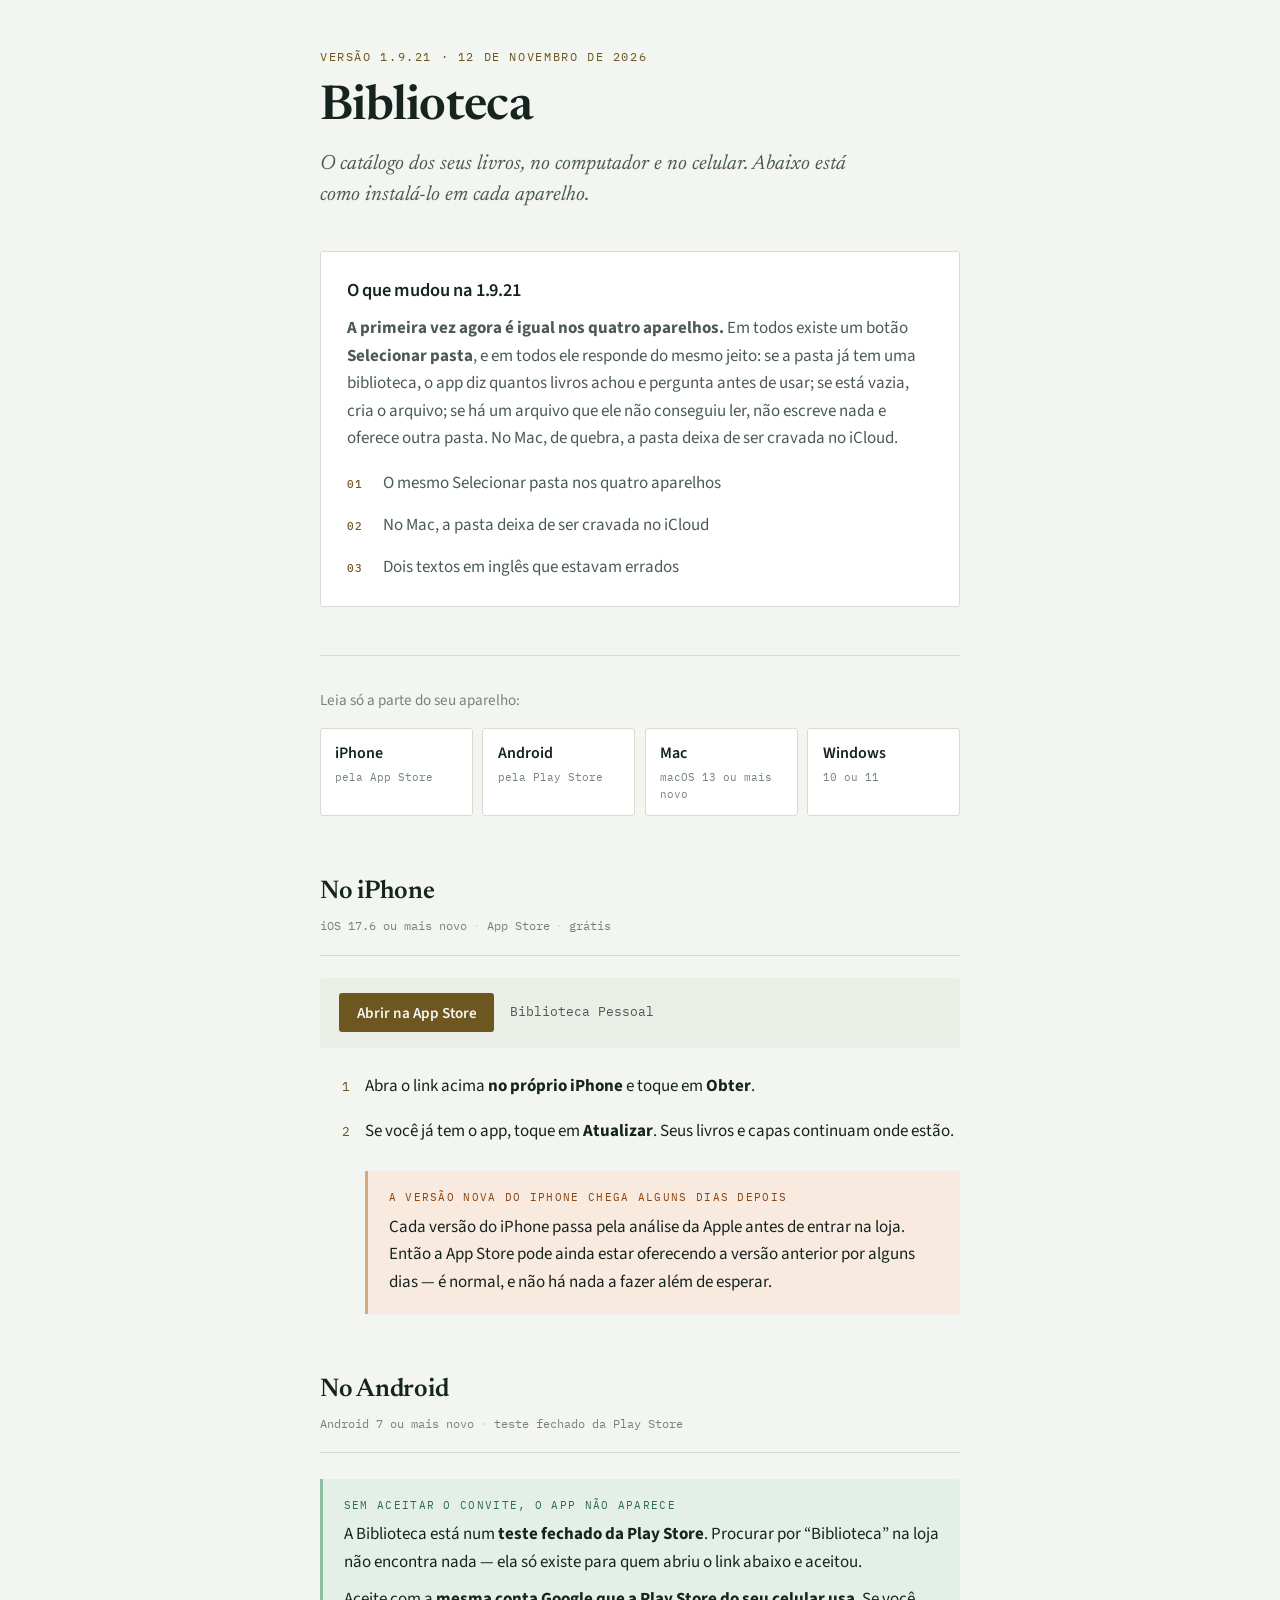
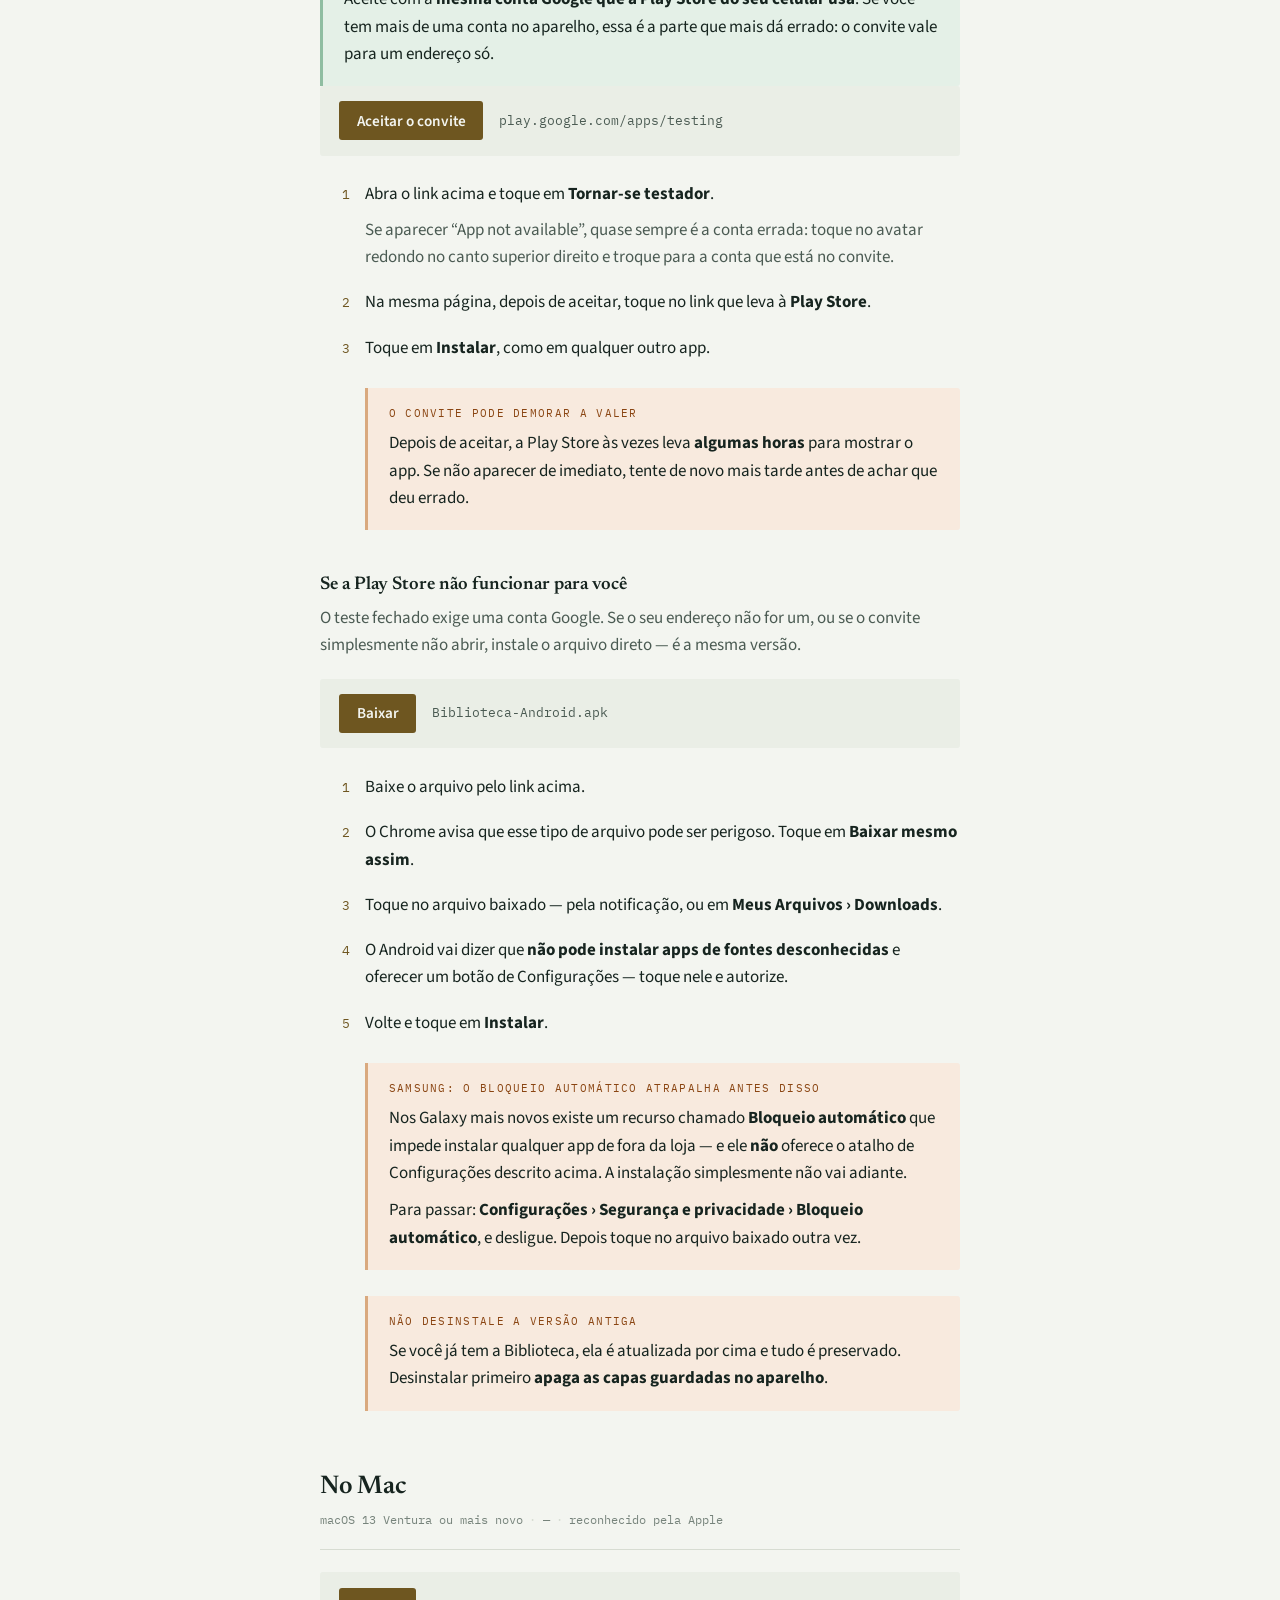
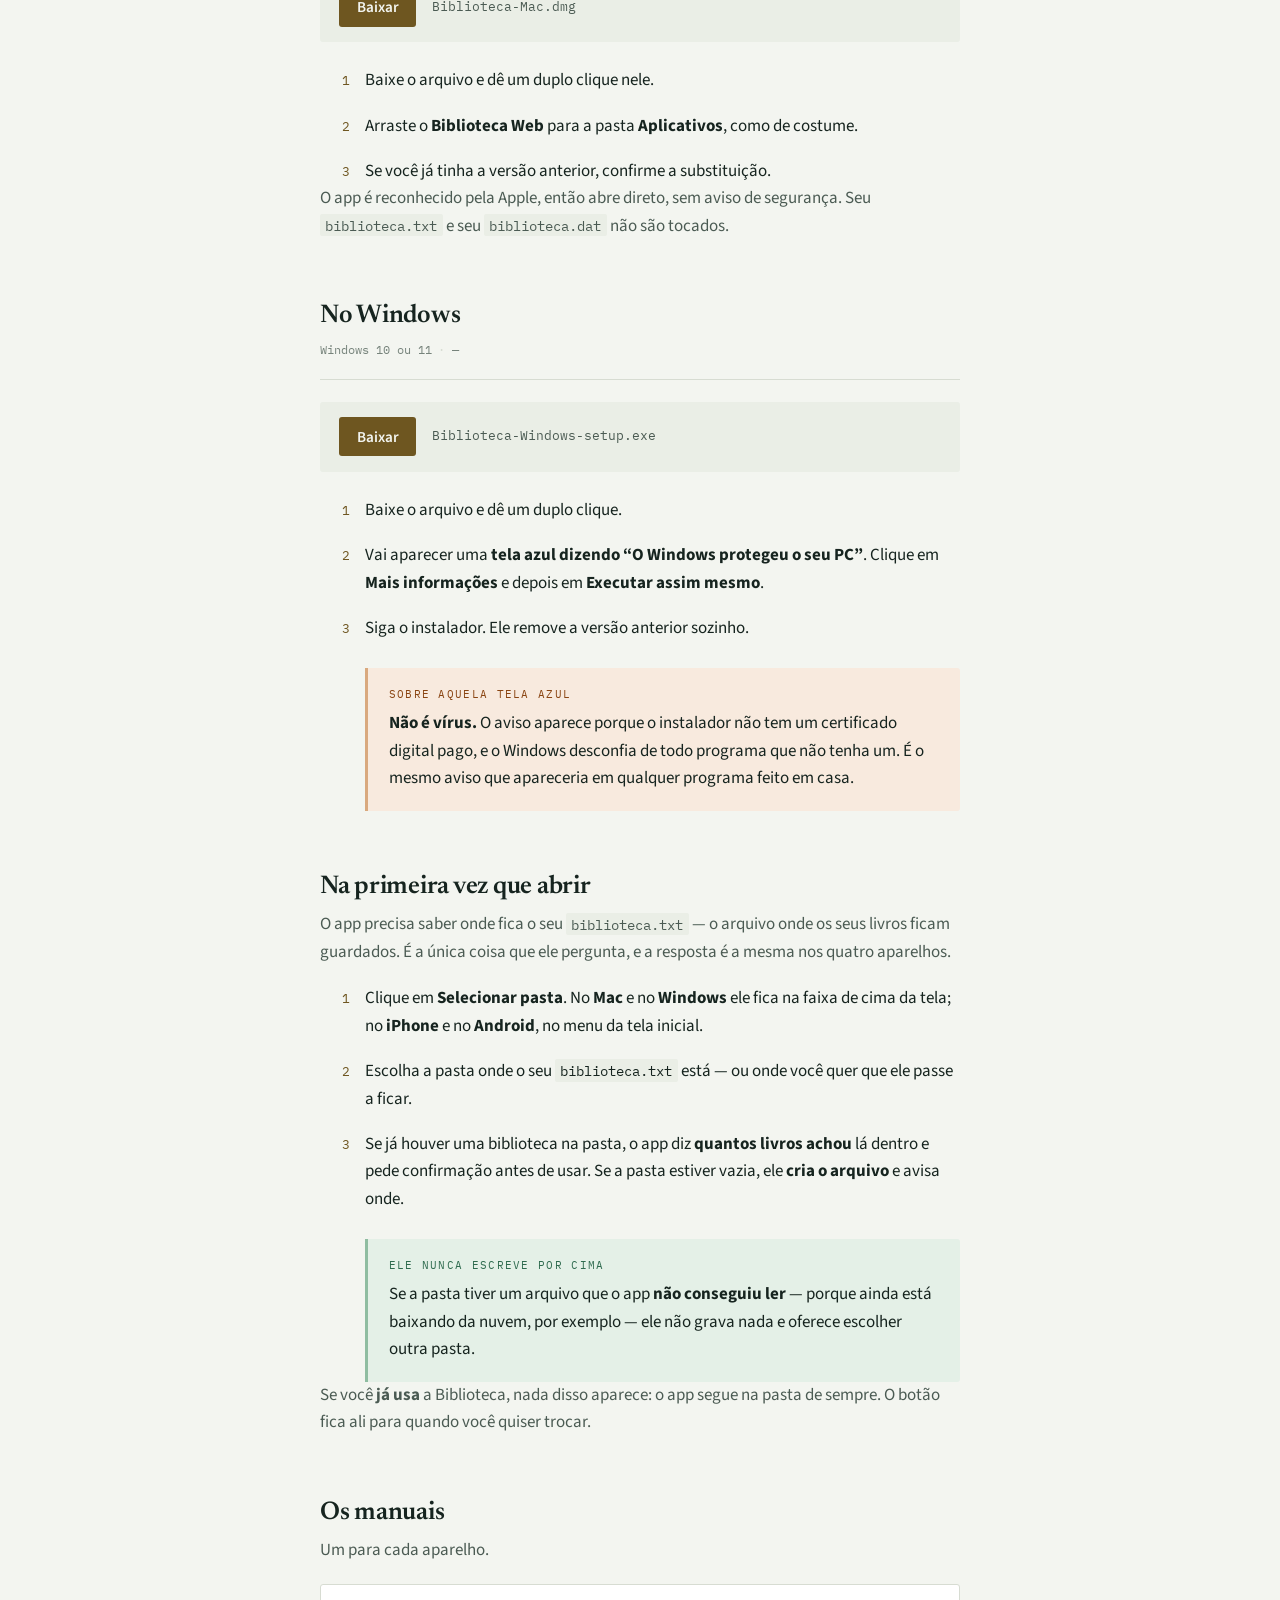
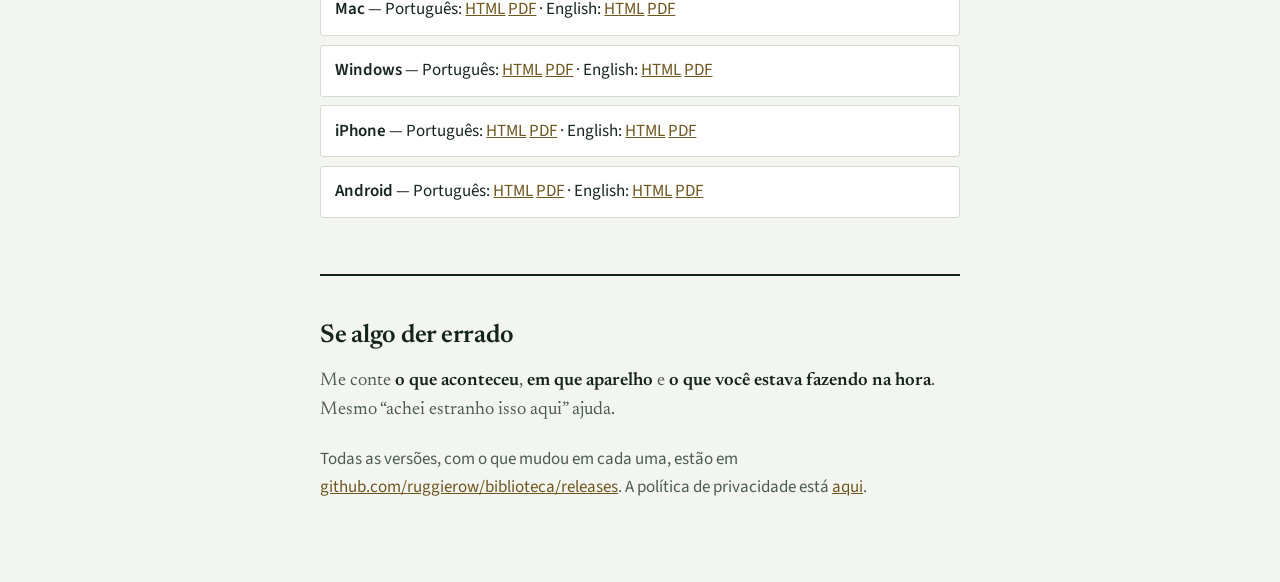
==== commit a49decd8: "A 1.9.21: a pagina passa a contar a primeira vez, e os manuais ganham portao O usuario viu o furo: q" ====
--- a/docs/index.html
+++ b/docs/index.html
@@ -4,7 +4,7 @@
 <meta charset="utf-8">
 <meta name="viewport" content="width=device-width,initial-scale=1">
 <title>Biblioteca</title>
-<meta name="description" content="Biblioteca 1.9.20 — catálogo dos seus livros no Mac, no Windows, no iPhone e no Android.">
+<meta name="description" content="Biblioteca 1.9.21 — catálogo dos seus livros no Mac, no Windows, no iPhone e no Android.">
 <!-- PAGINA GERADA por bin/gerar-pagina.py. Nao edite a mao: a proxima release
      sobrescreve. Para mudar o texto das novidades, edite docs/notas-<v>.md. -->
 <link rel="preconnect" href="https://fonts.googleapis.com">
@@ -17,17 +17,17 @@
 <div class="folha">
 
   <header class="capa">
-    <div class="selo">Versão 1.9.20 · 8 de novembro de 2026</div>
+    <div class="selo">Versão 1.9.21 · 12 de novembro de 2026</div>
     <h1>Biblioteca</h1>
     <p class="subtitulo">O catálogo dos seus livros, no computador e no celular. Abaixo está como instalá-lo em cada aparelho.</p>
   </header>
 
   <div class="novidades">
-    <h2>O que mudou na 1.9.20</h2>
-    <p class="chamada"><strong>Seis rótulos teimavam em português</strong> com o app em inglês, e o Android não sabia criar o seu arquivo. Esta versão conserta as duas coisas — e os manuais passam a ensinar o que faltava.</p>
-      <div class="novidade"><b>01</b><span>Os rótulos que ficavam em português</span></div>
-      <div class="novidade"><b>02</b><span>O Android agora cria o seu biblioteca.txt</span></div>
-      <div class="novidade"><b>03</b><span>Os manuais, nas quatro plataformas e em dois idiomas</span></div>
+    <h2>O que mudou na 1.9.21</h2>
+    <p class="chamada"><strong>A primeira vez agora é igual nos quatro aparelhos.</strong> Em todos existe um botão <strong>Selecionar pasta</strong>, e em todos ele responde do mesmo jeito: se a pasta já tem uma biblioteca, o app diz quantos livros achou e pergunta antes de usar; se está vazia, cria o arquivo; se há um arquivo que ele não conseguiu ler, não escreve nada e oferece outra pasta. No Mac, de quebra, a pasta deixa de ser cravada no iCloud.</p>
+      <div class="novidade"><b>01</b><span>O mesmo Selecionar pasta nos quatro aparelhos</span></div>
+      <div class="novidade"><b>02</b><span>No Mac, a pasta deixa de ser cravada no iCloud</span></div>
+      <div class="novidade"><b>03</b><span>Dois textos em inglês que estavam errados</span></div>
   </div>
 
   <nav class="escolha">
@@ -94,7 +94,7 @@
 
     <div class="baixar">
       <a href="https://github.com/ruggierow/biblioteca/releases/latest/download/Biblioteca-Android.apk">Baixar</a>
-      <span class="arquivo">Biblioteca-Android.apk · 67 MB</span>
+      <span class="arquivo">Biblioteca-Android.apk</span>
     </div>
 
     <ol class="passos">
@@ -119,11 +119,11 @@
 
   <section class="plataforma" id="mac">
     <h2>No Mac</h2>
-    <div class="ficha"><span>macOS 13 Ventura ou mais novo</span><span>5,9 MB</span><span>reconhecido pela Apple</span></div>
+    <div class="ficha"><span>macOS 13 Ventura ou mais novo</span><span>—</span><span>reconhecido pela Apple</span></div>
 
     <div class="baixar">
       <a href="https://github.com/ruggierow/biblioteca/releases/latest/download/Biblioteca-Mac.dmg">Baixar</a>
-      <span class="arquivo">Biblioteca-Mac.dmg · 5,9 MB</span>
+      <span class="arquivo">Biblioteca-Mac.dmg</span>
     </div>
 
     <ol class="passos">
@@ -137,11 +137,11 @@
 
   <section class="plataforma" id="windows">
     <h2>No Windows</h2>
-    <div class="ficha"><span>Windows 10 ou 11</span><span>1,8 MB</span></div>
+    <div class="ficha"><span>Windows 10 ou 11</span><span>—</span></div>
 
     <div class="baixar">
       <a href="https://github.com/ruggierow/biblioteca/releases/latest/download/Biblioteca-Windows-setup.exe">Baixar</a>
-      <span class="arquivo">Biblioteca-Windows-setup.exe · 1,8 MB</span>
+      <span class="arquivo">Biblioteca-Windows-setup.exe</span>
     </div>
 
     <ol class="passos">
@@ -154,6 +154,24 @@
       <span class="rotulo">Sobre aquela tela azul</span>
       <p><strong>Não é vírus.</strong> O aviso aparece porque o instalador não tem um certificado digital pago, e o Windows desconfia de todo programa que não tenha um. É o mesmo aviso que apareceria em qualquer programa feito em casa.</p>
     </div>
+  </section>
+
+  <section class="plataforma" id="primeira-vez">
+    <h2>Na primeira vez que abrir</h2>
+    <p class="nota">O app precisa saber onde fica o seu <code>biblioteca.txt</code> — o arquivo onde os seus livros ficam guardados. É a única coisa que ele pergunta, e a resposta é a mesma nos quatro aparelhos.</p>
+
+    <ol class="passos">
+      <li><div><p>Clique em <strong>Selecionar pasta</strong>. No <strong>Mac</strong> e no <strong>Windows</strong> ele fica na faixa de cima da tela; no <strong>iPhone</strong> e no <strong>Android</strong>, no menu da tela inicial.</p></div></li>
+      <li><div><p>Escolha a pasta onde o seu <code>biblioteca.txt</code> está — ou onde você quer que ele passe a ficar.</p></div></li>
+      <li><div><p>Se já houver uma biblioteca na pasta, o app diz <strong>quantos livros achou</strong> lá dentro e pede confirmação antes de usar. Se a pasta estiver vazia, ele <strong>cria o arquivo</strong> e avisa onde.</p></div></li>
+    </ol>
+
+    <div class="aviso bom">
+      <span class="rotulo">Ele nunca escreve por cima</span>
+      <p>Se a pasta tiver um arquivo que o app <strong>não conseguiu ler</strong> — porque ainda está baixando da nuvem, por exemplo — ele não grava nada e oferece escolher outra pasta.</p>
+    </div>
+
+    <p class="nota">Se você <strong>já usa</strong> a Biblioteca, nada disso aparece: o app segue na pasta de sempre. O botão fica ali para quando você quiser trocar.</p>
   </section>
 
   <section class="manuais">
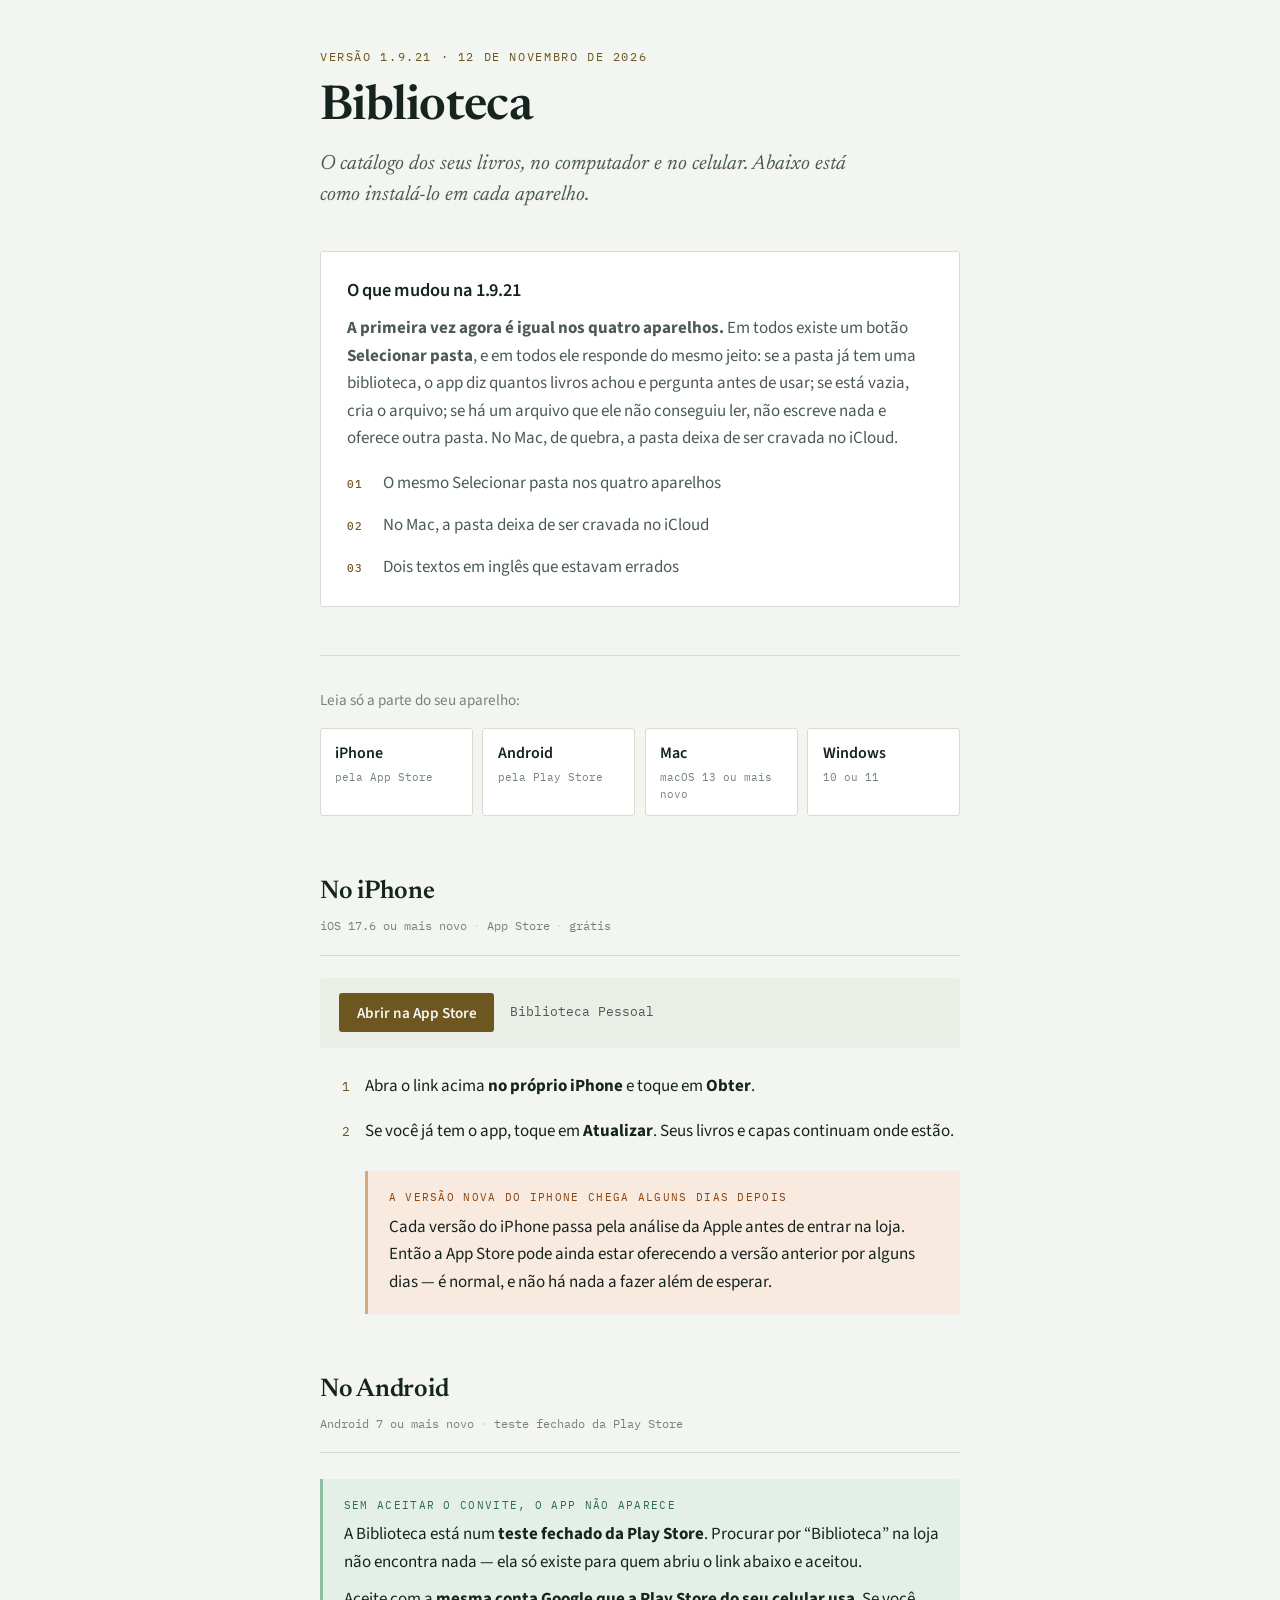
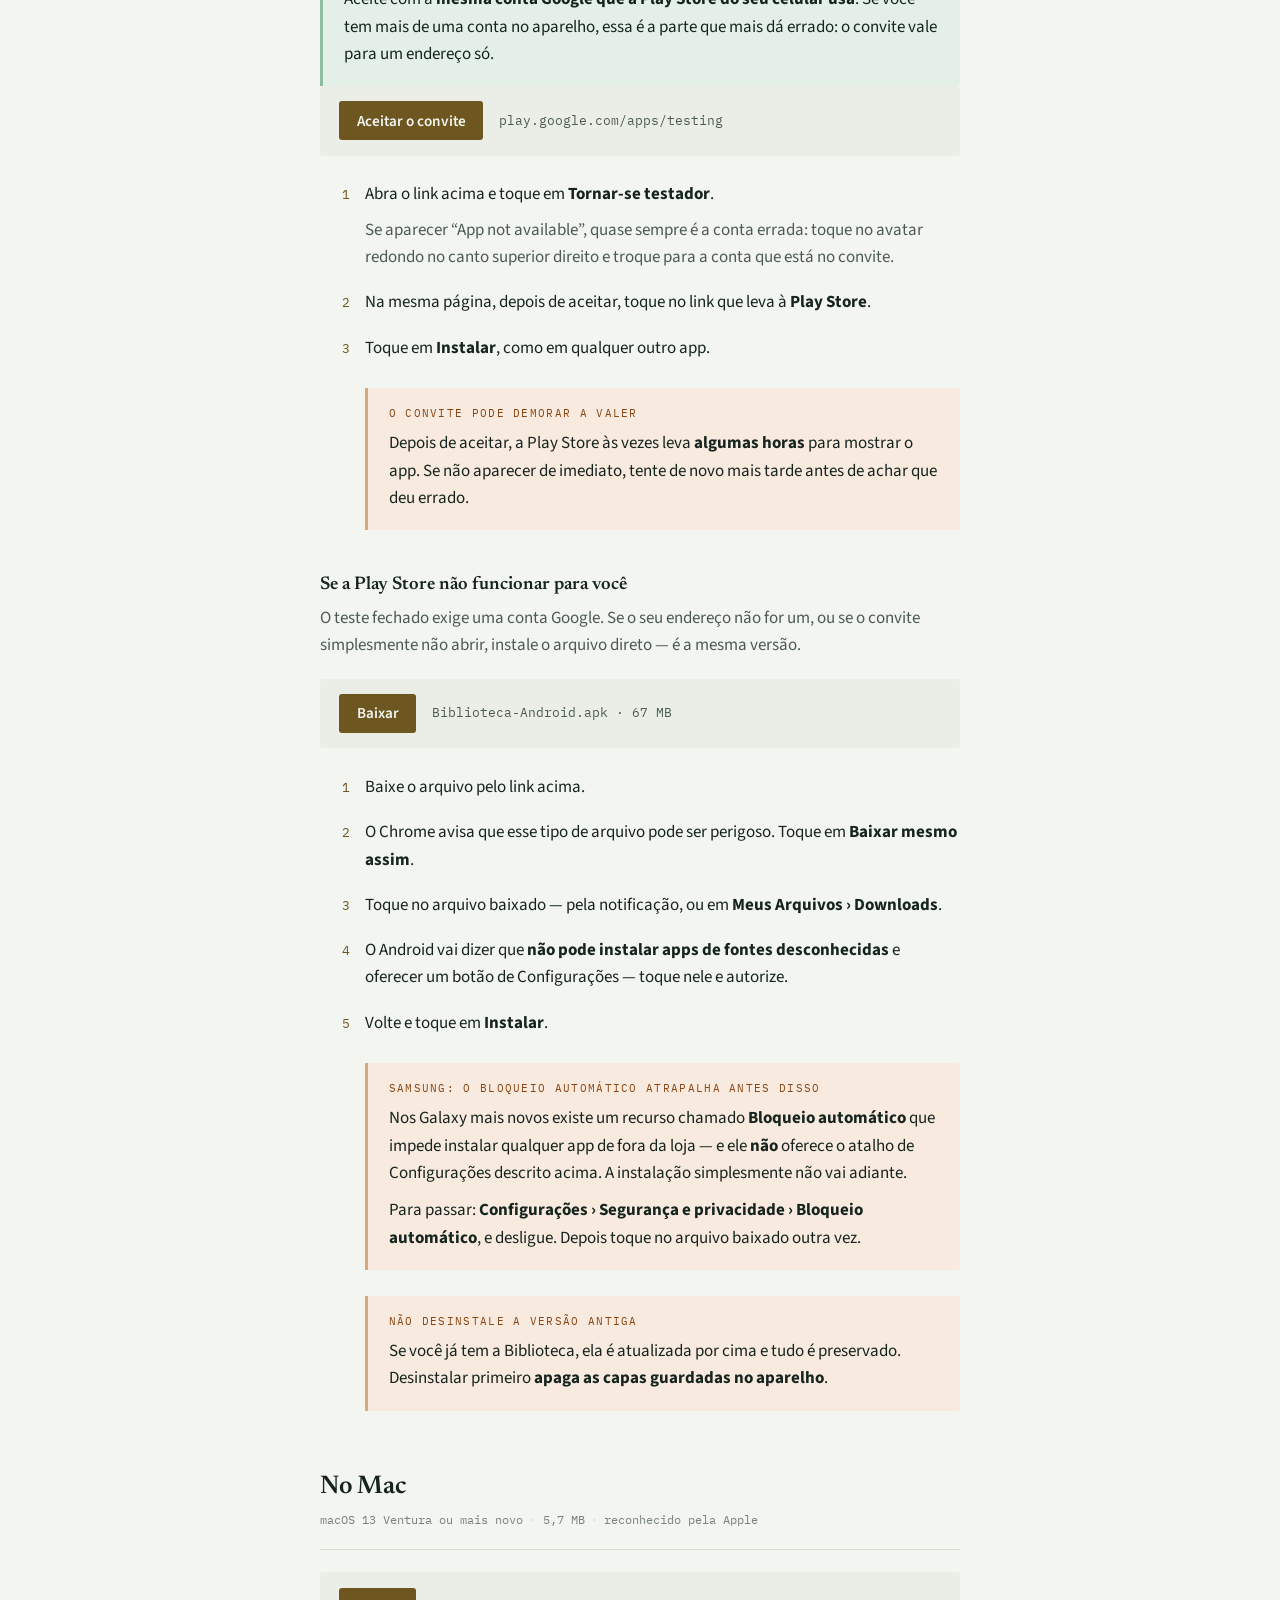
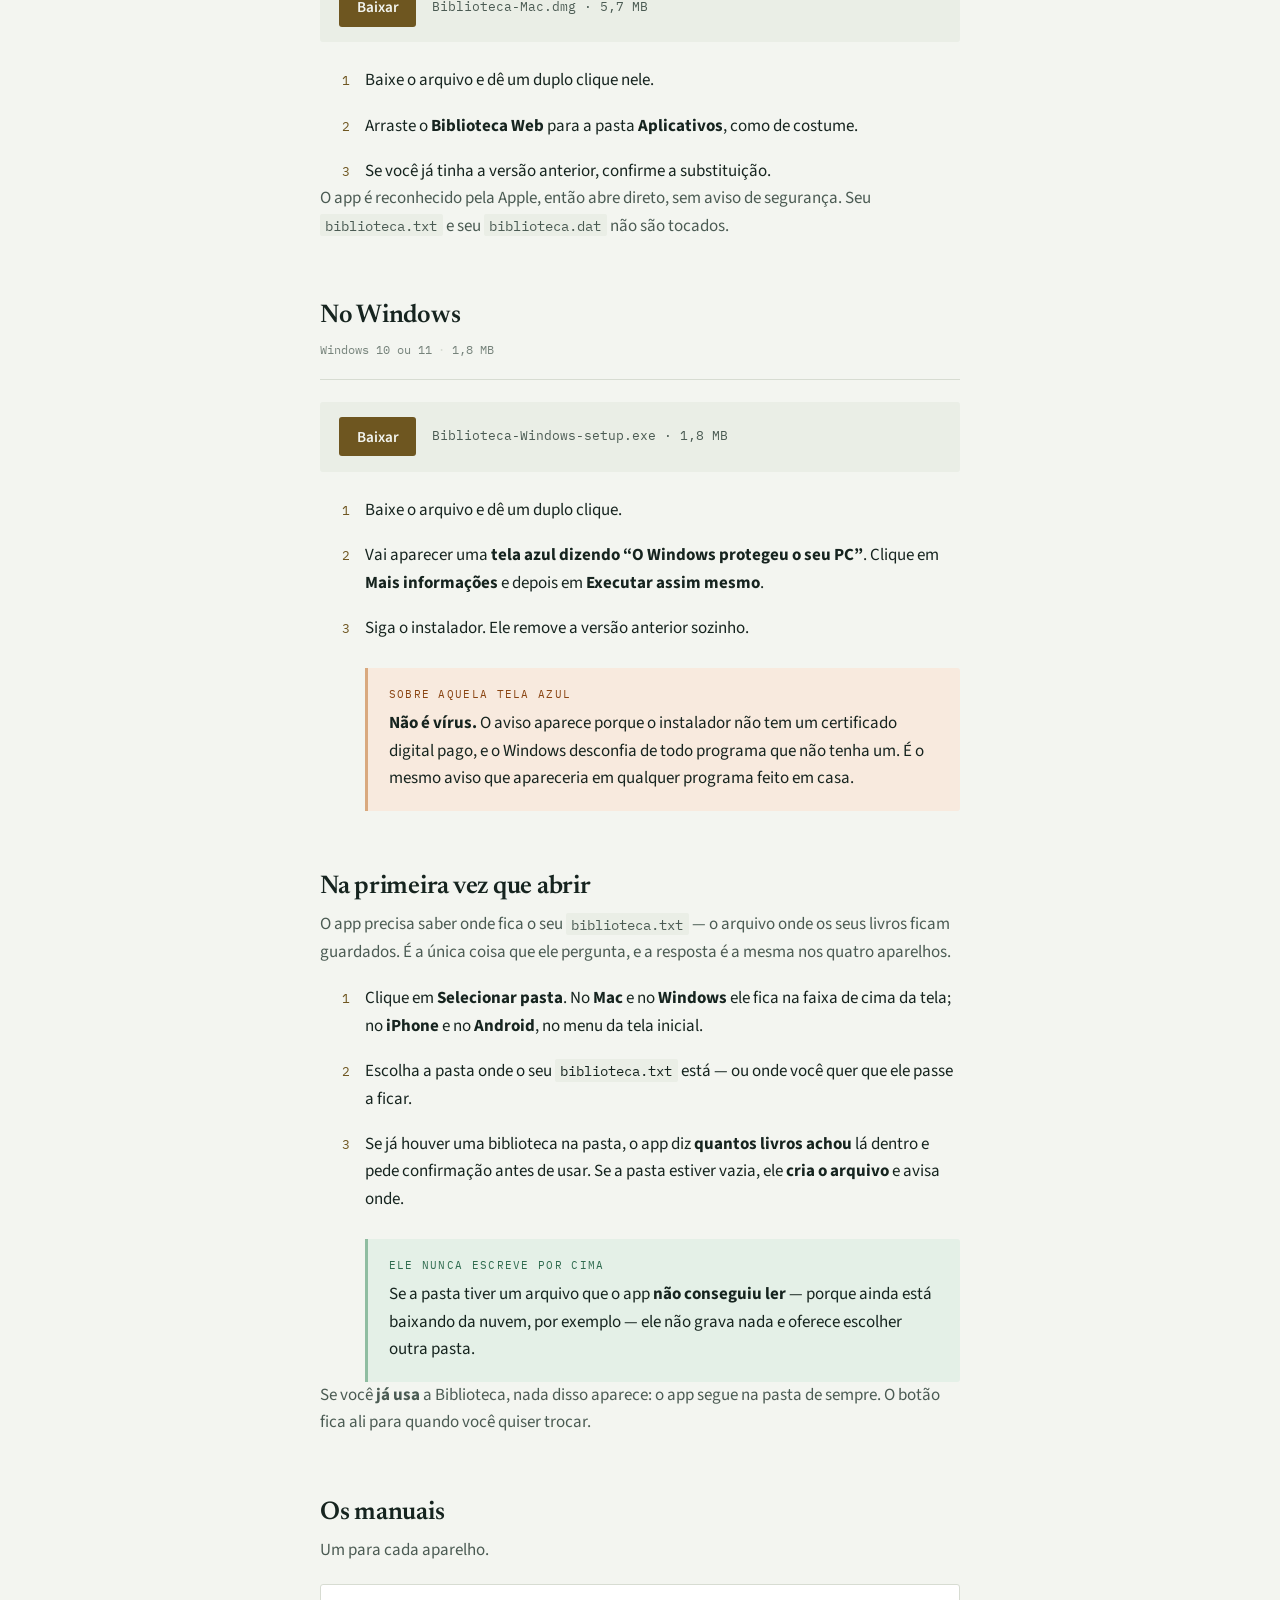
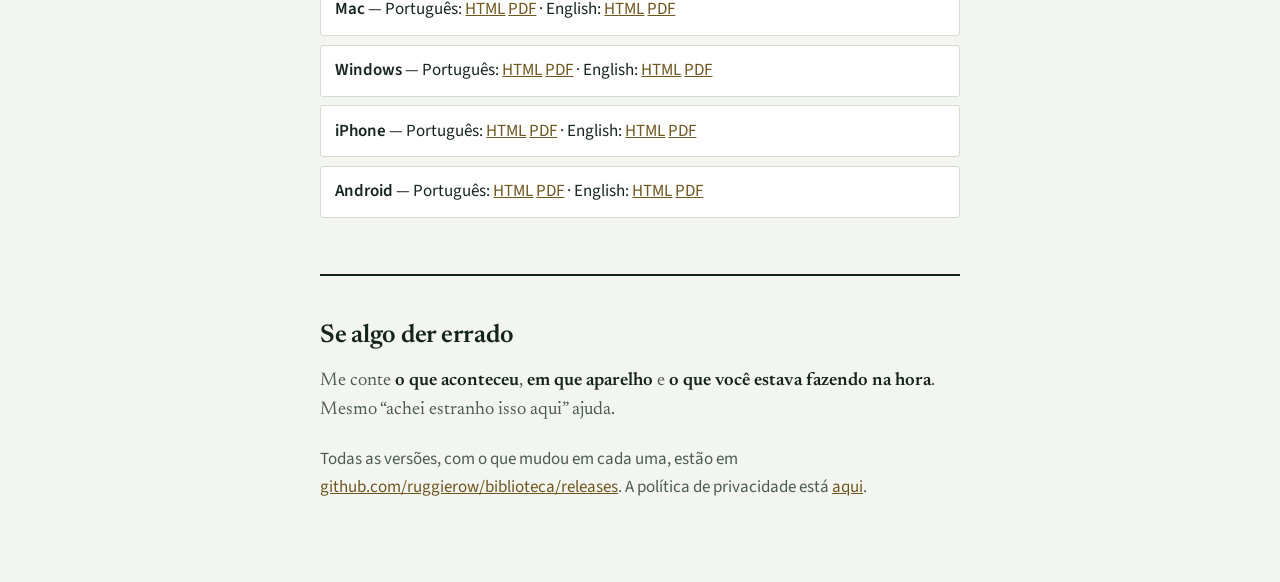
==== commit 716bfd03: "A pagina com os tamanhos reais da release 1.9.21 O gerador le os tamanhos dos anexos da release, que" ====
--- a/docs/index.html
+++ b/docs/index.html
@@ -94,7 +94,7 @@
 
     <div class="baixar">
       <a href="https://github.com/ruggierow/biblioteca/releases/latest/download/Biblioteca-Android.apk">Baixar</a>
-      <span class="arquivo">Biblioteca-Android.apk</span>
+      <span class="arquivo">Biblioteca-Android.apk · 67 MB</span>
     </div>
 
     <ol class="passos">
@@ -119,11 +119,11 @@
 
   <section class="plataforma" id="mac">
     <h2>No Mac</h2>
-    <div class="ficha"><span>macOS 13 Ventura ou mais novo</span><span>—</span><span>reconhecido pela Apple</span></div>
+    <div class="ficha"><span>macOS 13 Ventura ou mais novo</span><span>5,7 MB</span><span>reconhecido pela Apple</span></div>
 
     <div class="baixar">
       <a href="https://github.com/ruggierow/biblioteca/releases/latest/download/Biblioteca-Mac.dmg">Baixar</a>
-      <span class="arquivo">Biblioteca-Mac.dmg</span>
+      <span class="arquivo">Biblioteca-Mac.dmg · 5,7 MB</span>
     </div>
 
     <ol class="passos">
@@ -137,11 +137,11 @@
 
   <section class="plataforma" id="windows">
     <h2>No Windows</h2>
-    <div class="ficha"><span>Windows 10 ou 11</span><span>—</span></div>
+    <div class="ficha"><span>Windows 10 ou 11</span><span>1,8 MB</span></div>
 
     <div class="baixar">
       <a href="https://github.com/ruggierow/biblioteca/releases/latest/download/Biblioteca-Windows-setup.exe">Baixar</a>
-      <span class="arquivo">Biblioteca-Windows-setup.exe</span>
+      <span class="arquivo">Biblioteca-Windows-setup.exe · 1,8 MB</span>
     </div>
 
     <ol class="passos">
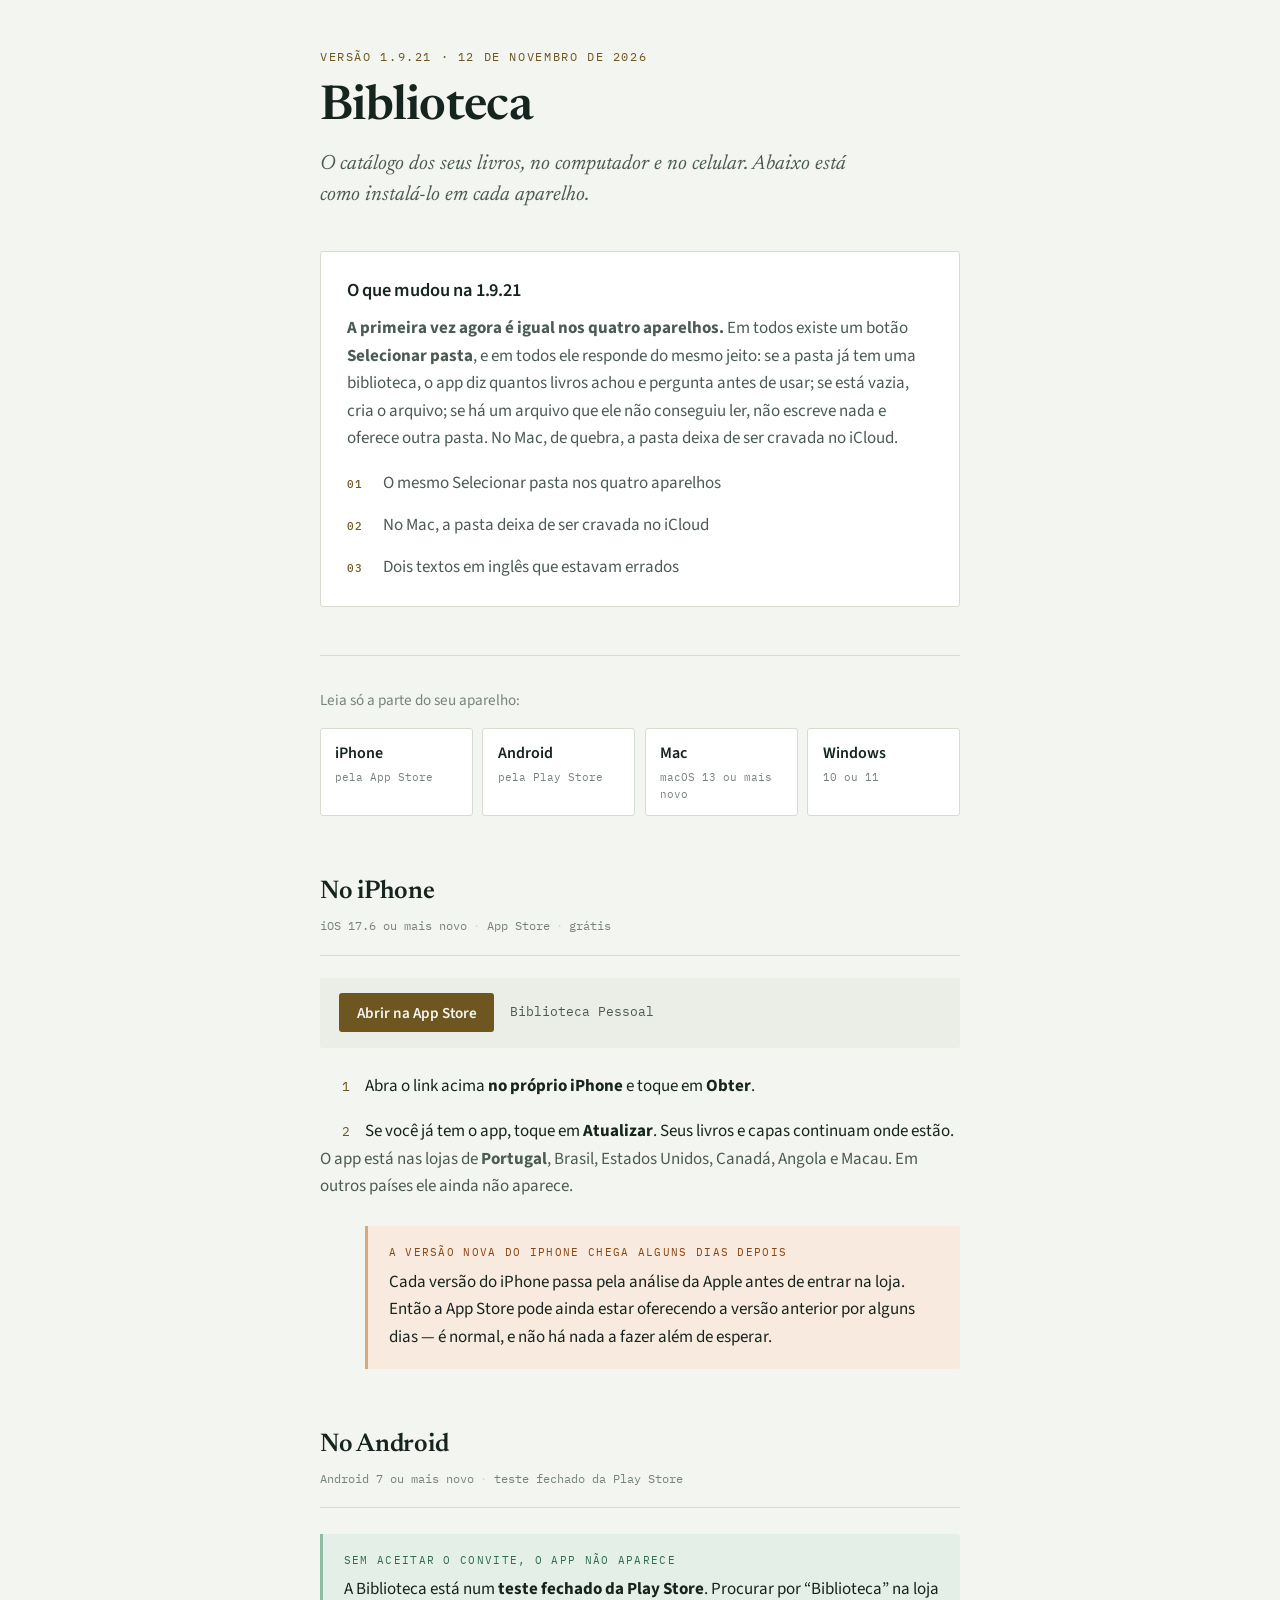
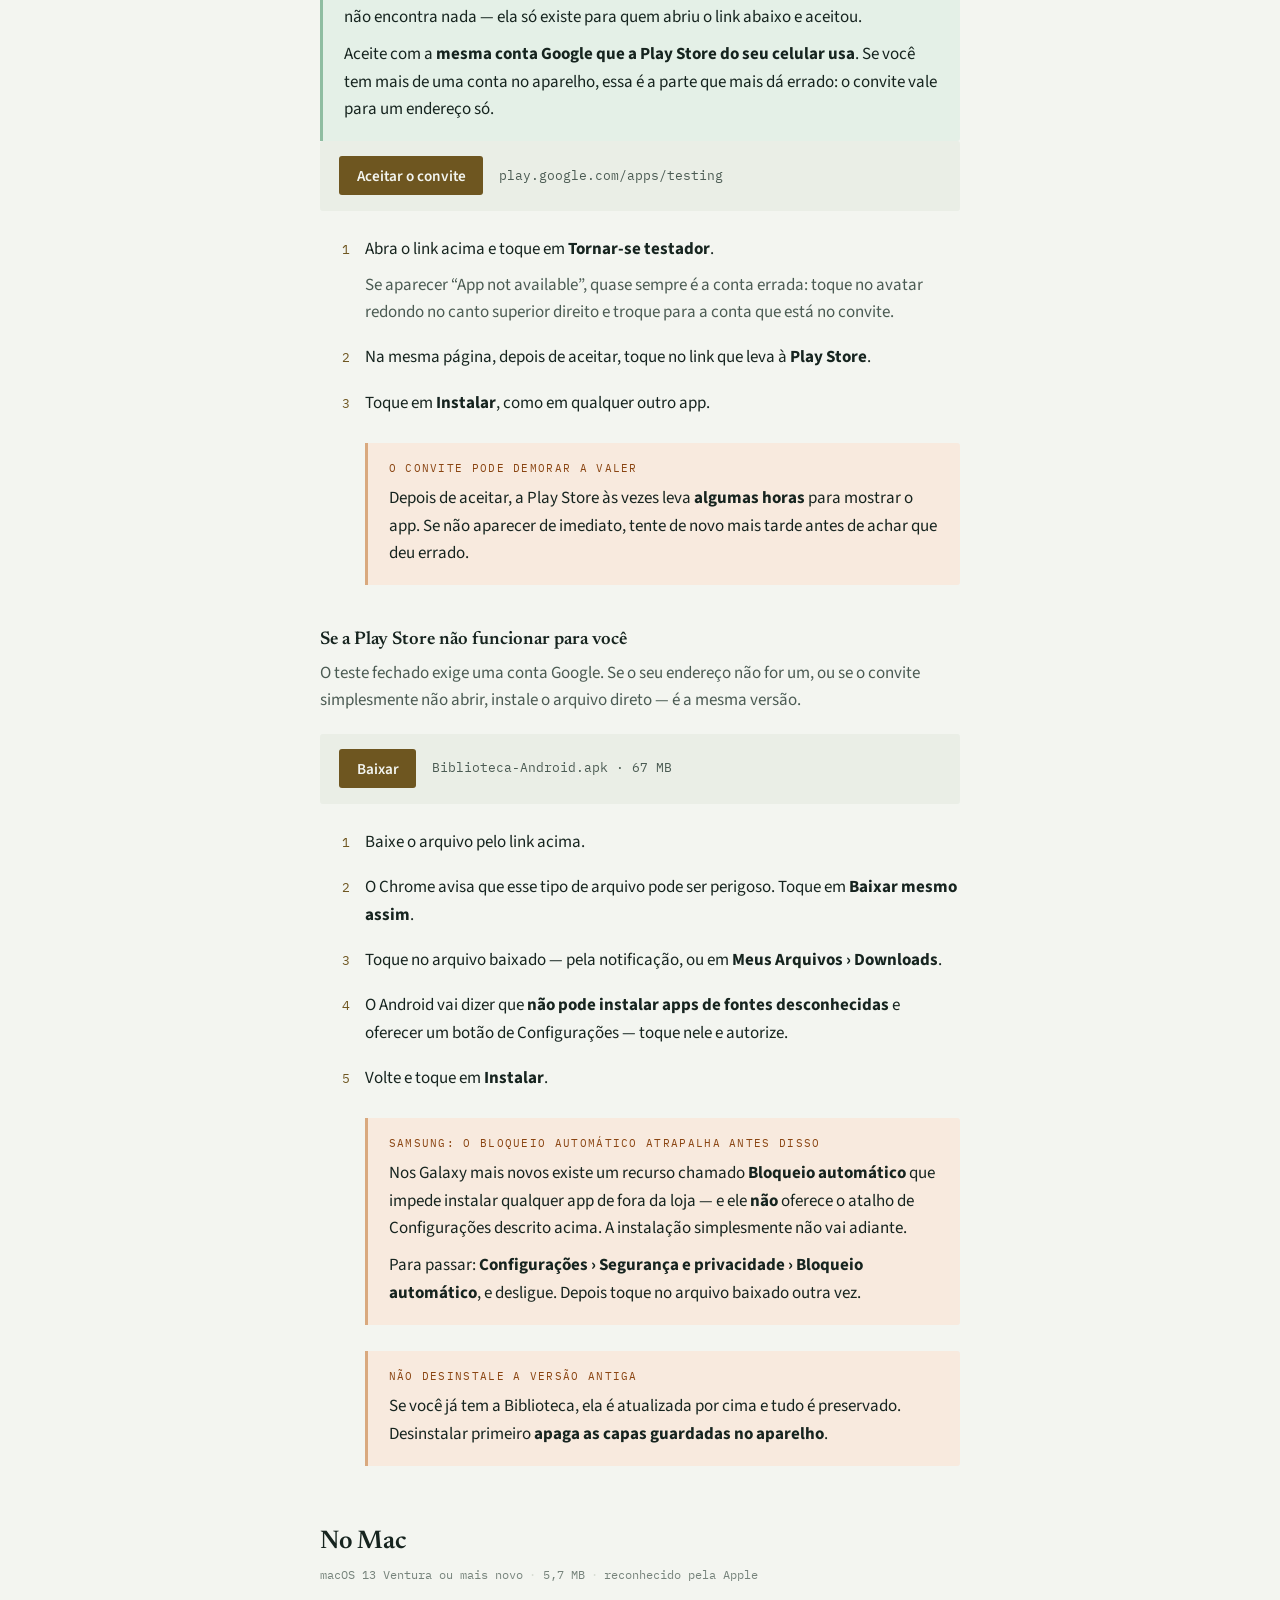
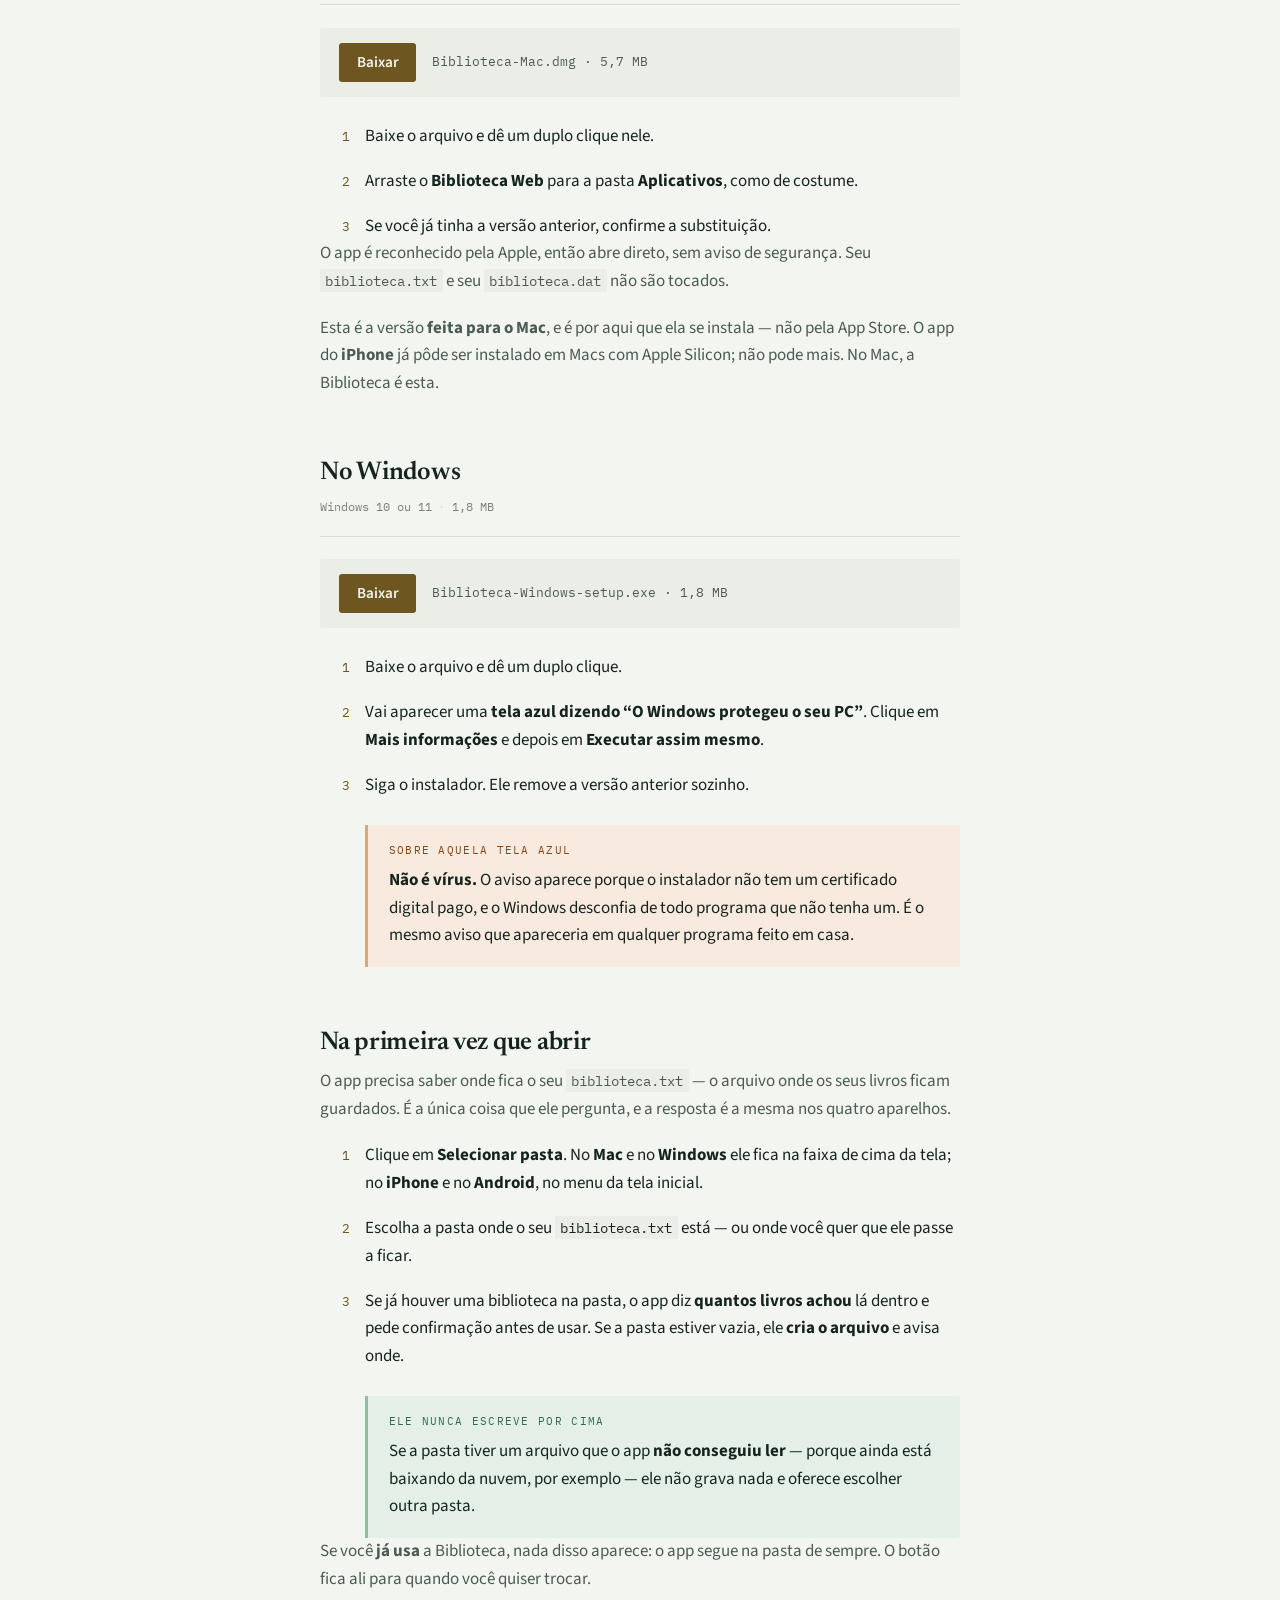
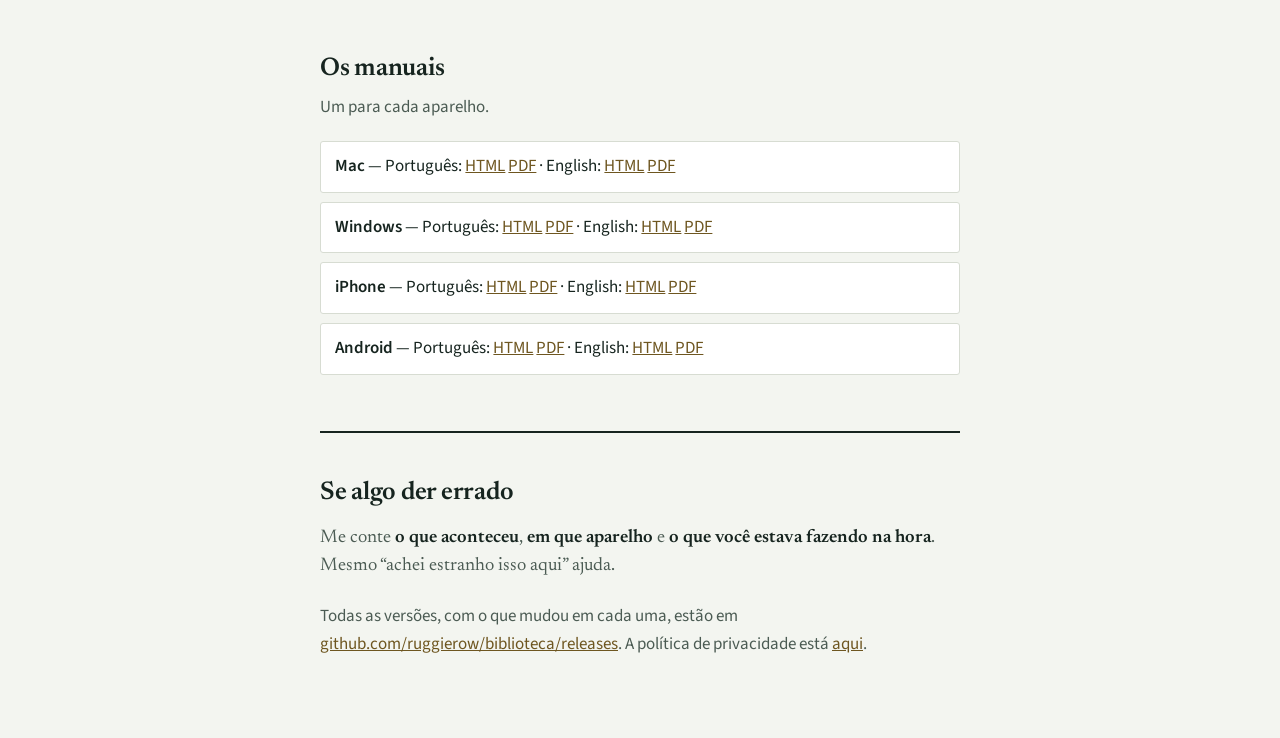
==== commit 36959285: "A pagina diz em que lojas o app esta, e qual Biblioteca e a do Mac Duas perguntas que a pagina nao r" ====
--- a/docs/index.html
+++ b/docs/index.html
@@ -45,7 +45,7 @@
     <div class="ficha"><span>iOS 17.6 ou mais novo</span><span>App Store</span><span>grátis</span></div>
 
     <div class="baixar">
-      <a href="https://apps.apple.com/br/app/biblioteca-pessoal/id6799312712">Abrir na App Store</a>
+      <a href="https://apps.apple.com/app/biblioteca-pessoal/id6799312712">Abrir na App Store</a>
       <span class="arquivo">Biblioteca Pessoal</span>
     </div>
 
@@ -53,6 +53,8 @@
       <li><div><p>Abra o link acima <strong>no próprio iPhone</strong> e toque em <strong>Obter</strong>.</p></div></li>
       <li><div><p>Se você já tem o app, toque em <strong>Atualizar</strong>. Seus livros e capas continuam onde estão.</p></div></li>
     </ol>
+
+    <p class="nota">O app está nas lojas de <strong>Portugal</strong>, Brasil, Estados Unidos, Canadá, Angola e Macau. Em outros países ele ainda não aparece.</p>
 
     <div class="aviso">
       <span class="rotulo">A versão nova do iPhone chega alguns dias depois</span>
@@ -133,6 +135,8 @@
     </ol>
 
     <p class="nota">O app é reconhecido pela Apple, então abre direto, sem aviso de segurança. Seu <code>biblioteca.txt</code> e seu <code>biblioteca.dat</code> não são tocados.</p>
+
+    <p class="nota">Esta é a versão <strong>feita para o Mac</strong>, e é por aqui que ela se instala — não pela App Store. O app do <strong>iPhone</strong> já pôde ser instalado em Macs com Apple Silicon; não pode mais. No Mac, a Biblioteca é esta.</p>
   </section>
 
   <section class="plataforma" id="windows">
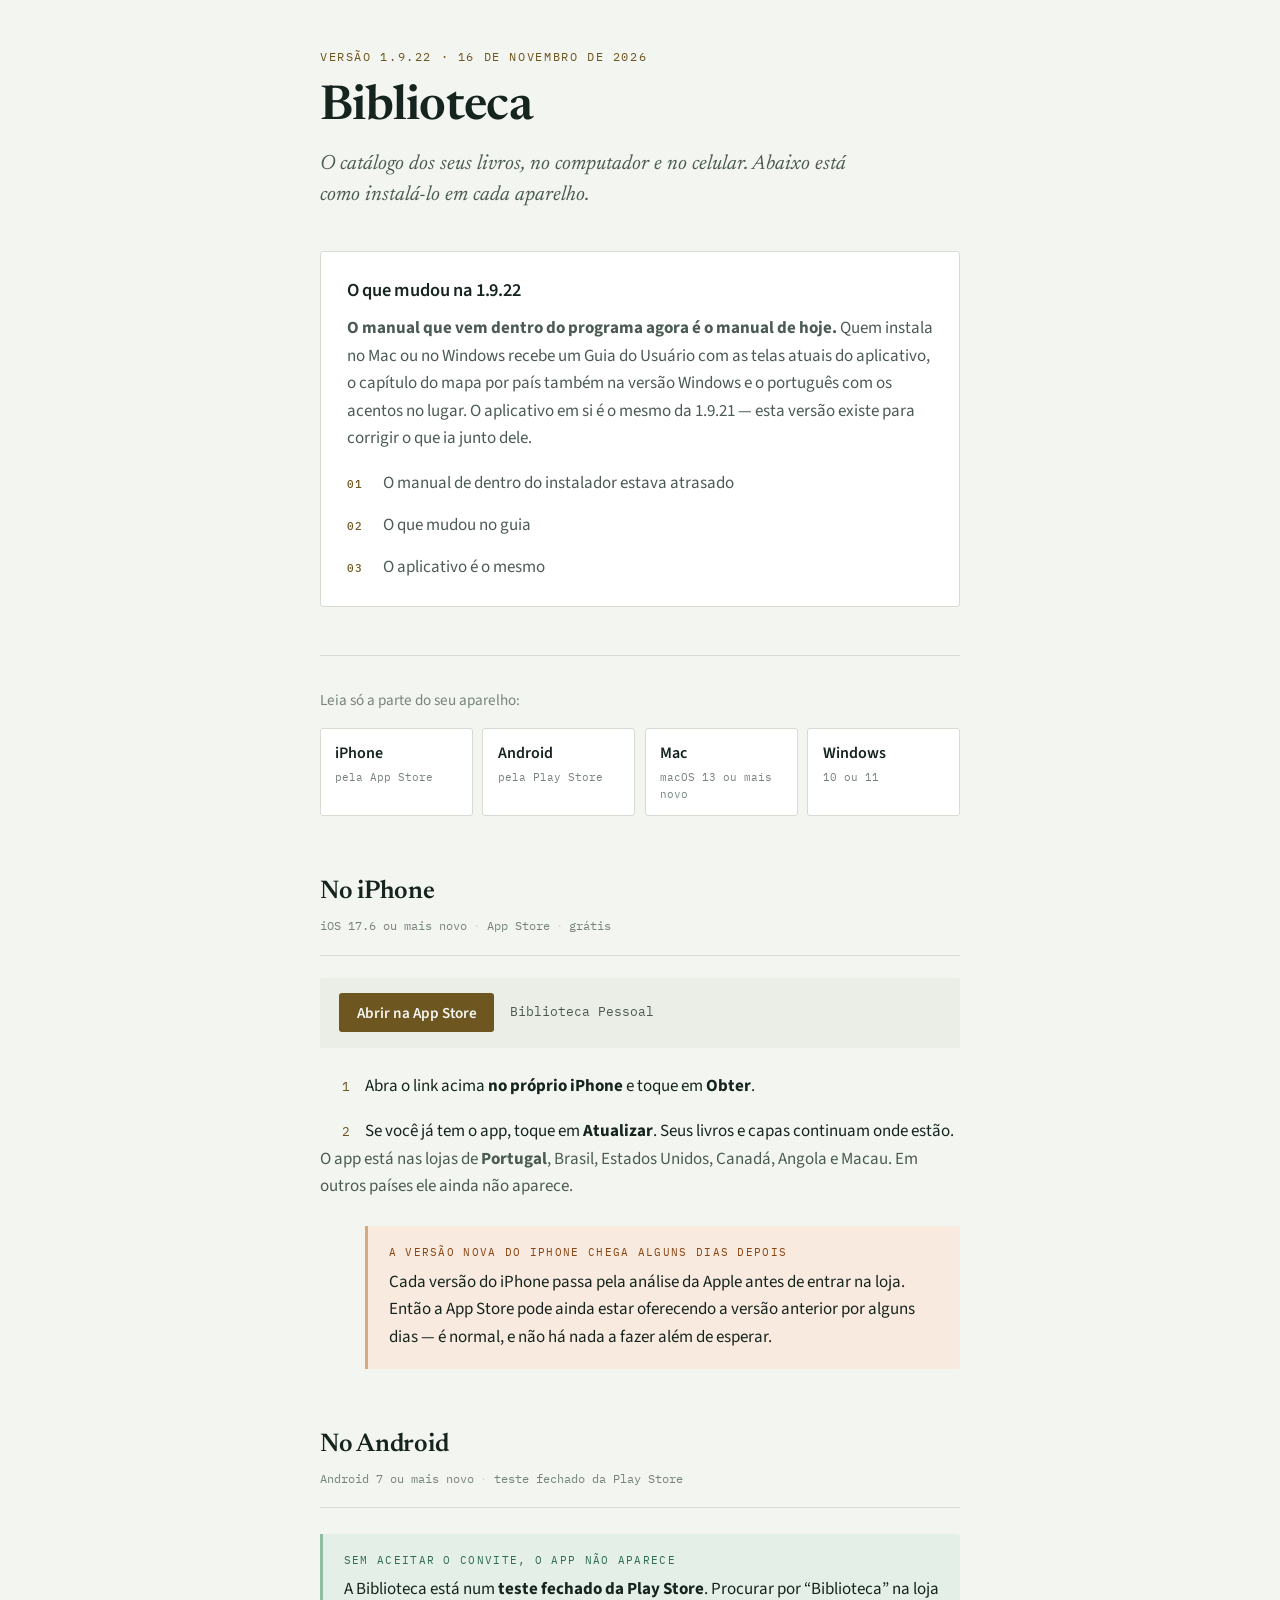
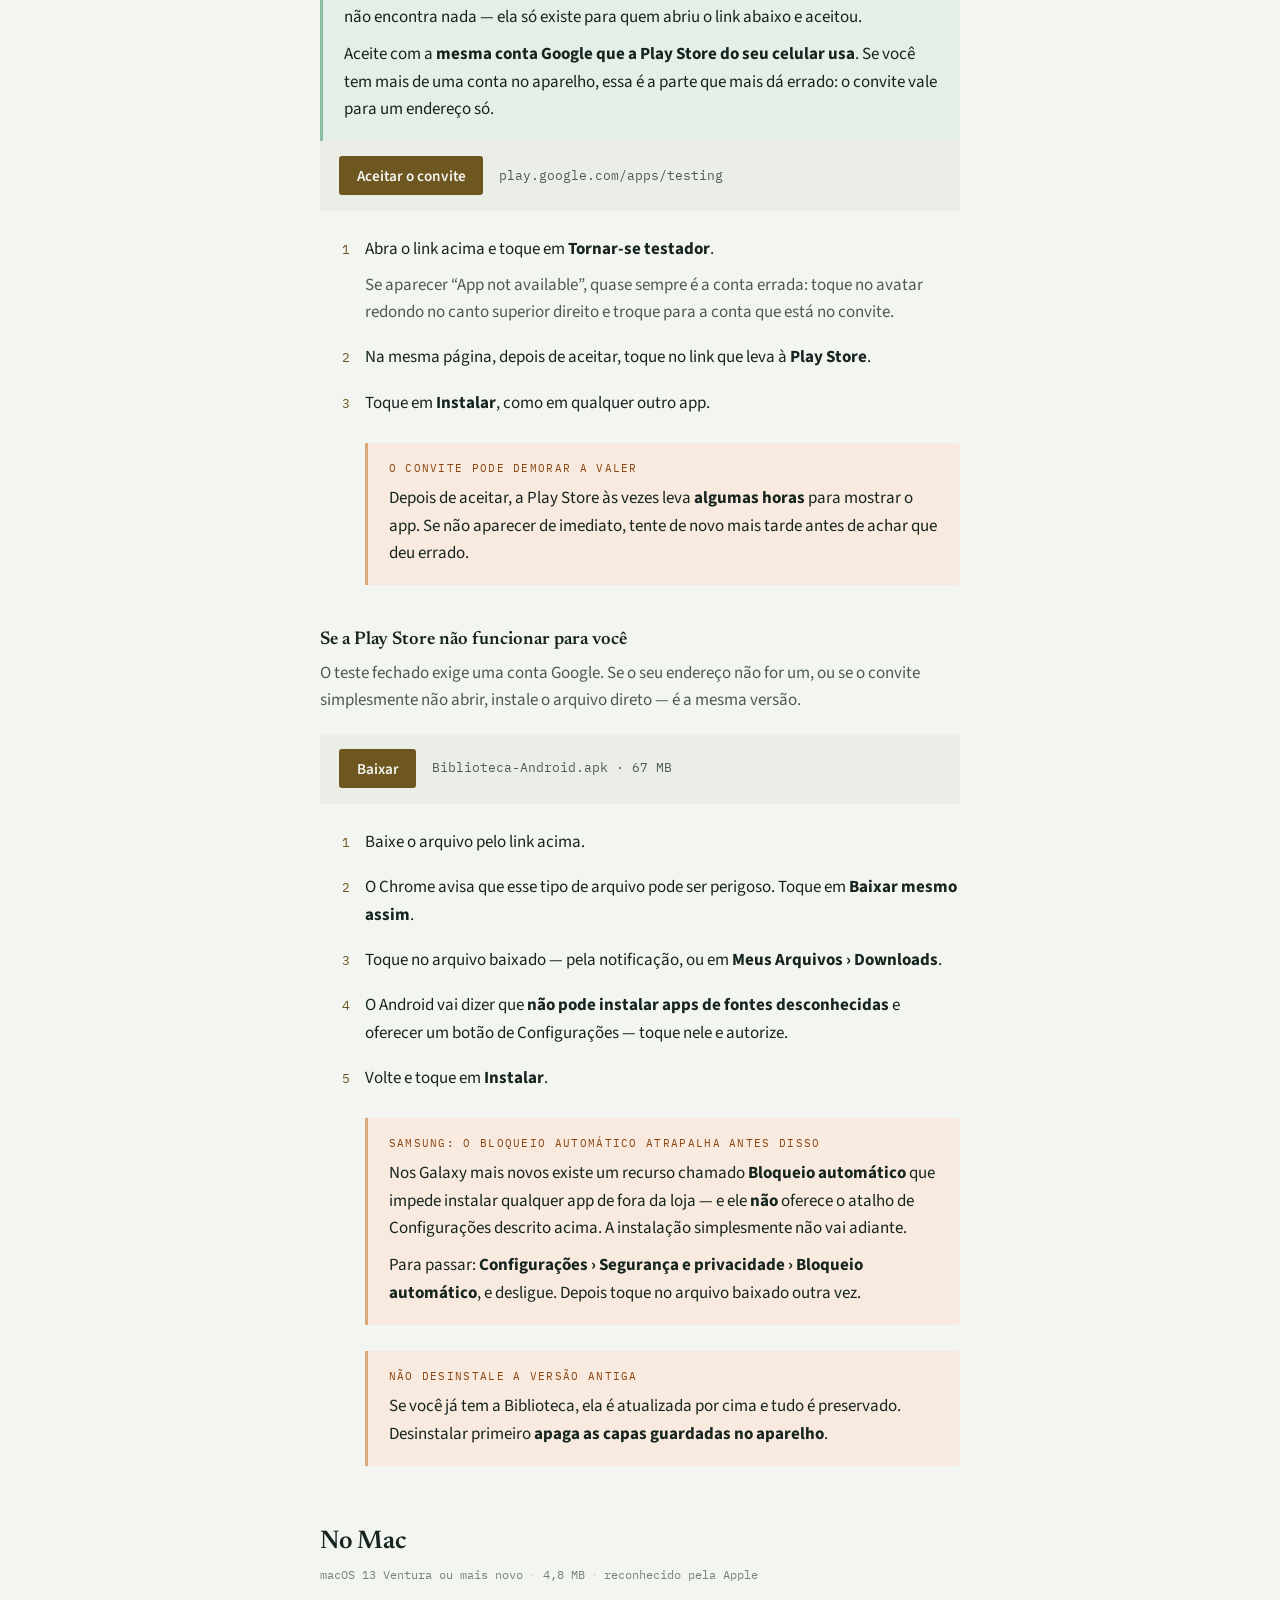
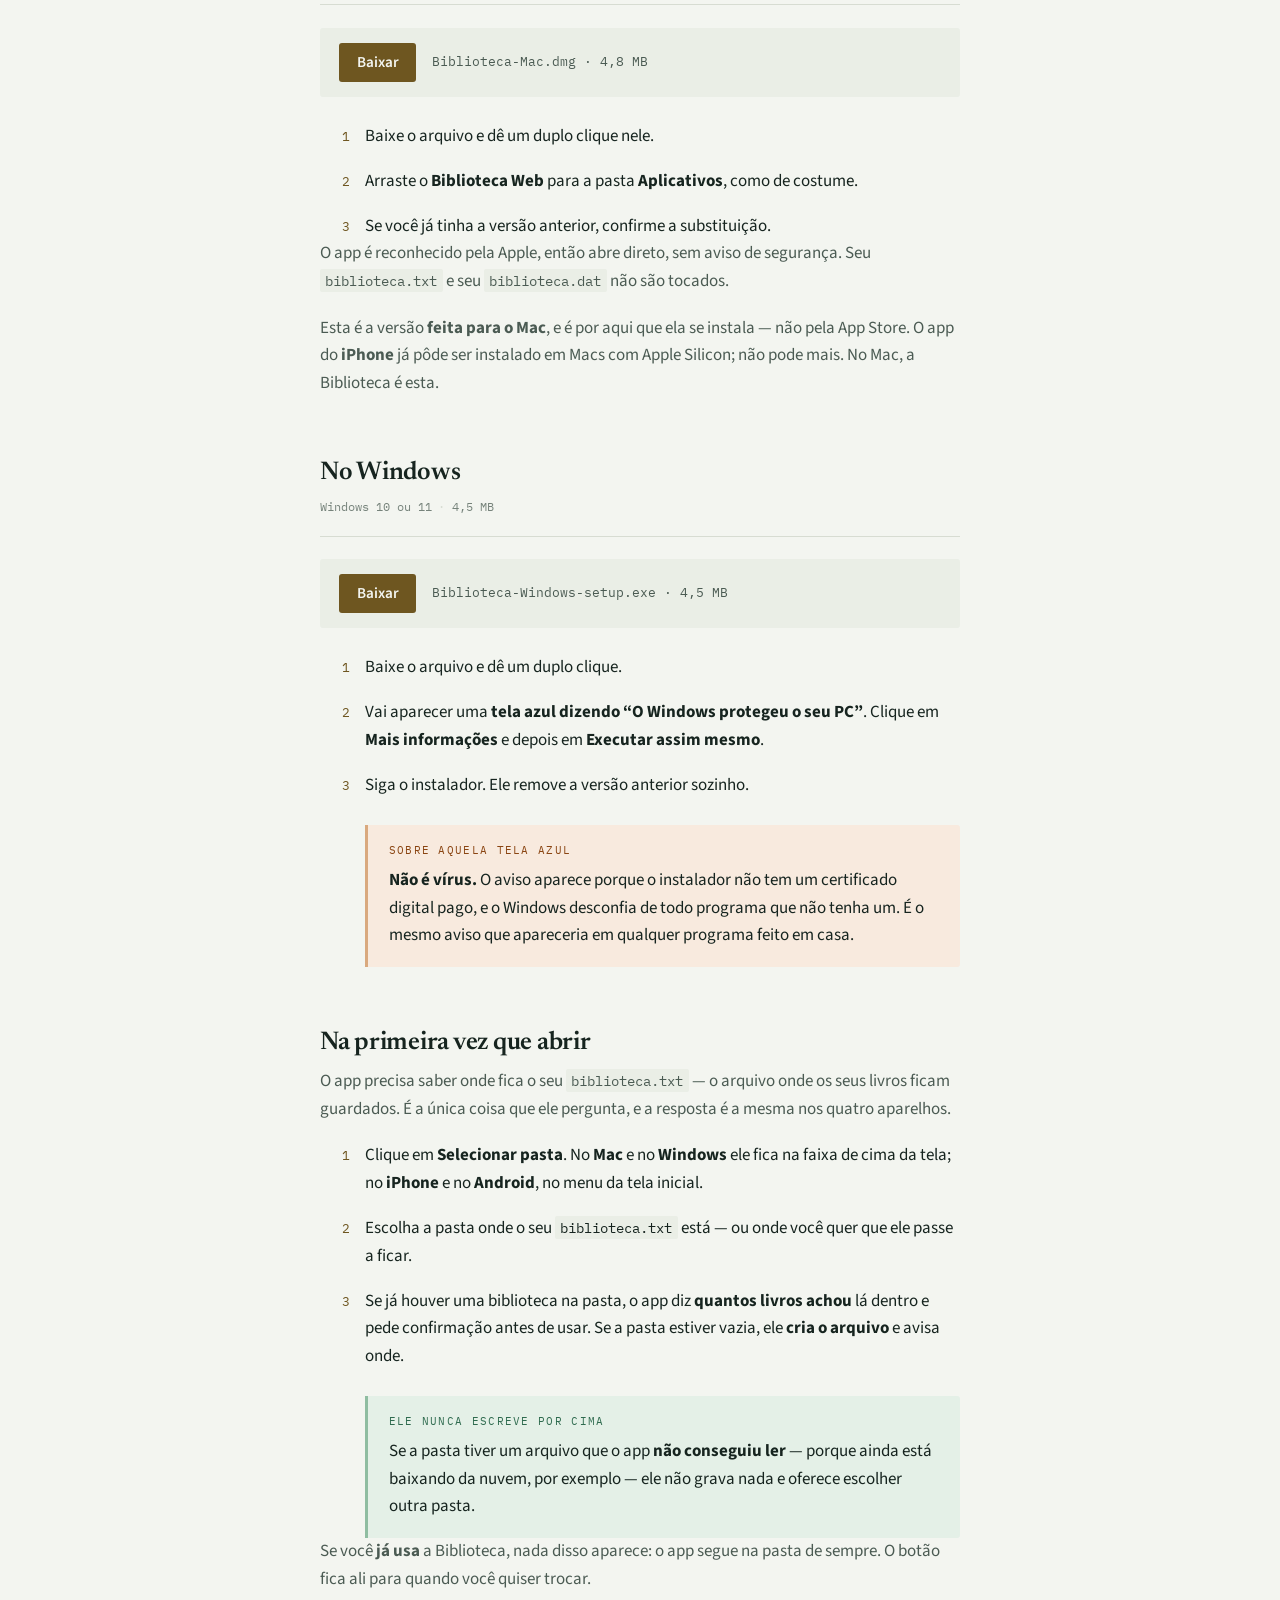
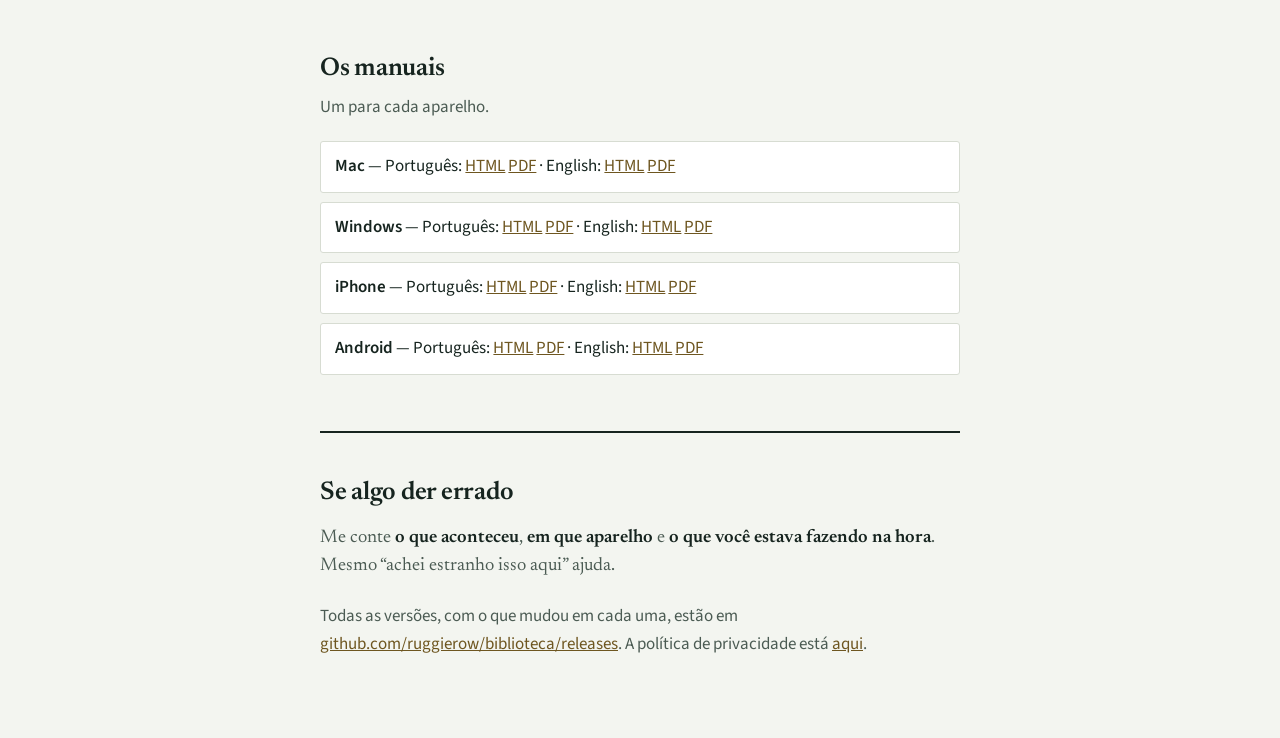
==== commit 595967c0: "A 1.9.22: o manual que vai DENTRO do instalador, e o portao que faltava O aplicativo nao mudou desde" ====
--- a/docs/index.html
+++ b/docs/index.html
@@ -4,7 +4,7 @@
 <meta charset="utf-8">
 <meta name="viewport" content="width=device-width,initial-scale=1">
 <title>Biblioteca</title>
-<meta name="description" content="Biblioteca 1.9.21 — catálogo dos seus livros no Mac, no Windows, no iPhone e no Android.">
+<meta name="description" content="Biblioteca 1.9.22 — catálogo dos seus livros no Mac, no Windows, no iPhone e no Android.">
 <!-- PAGINA GERADA por bin/gerar-pagina.py. Nao edite a mao: a proxima release
      sobrescreve. Para mudar o texto das novidades, edite docs/notas-<v>.md. -->
 <link rel="preconnect" href="https://fonts.googleapis.com">
@@ -17,17 +17,17 @@
 <div class="folha">
 
   <header class="capa">
-    <div class="selo">Versão 1.9.21 · 12 de novembro de 2026</div>
+    <div class="selo">Versão 1.9.22 · 16 de novembro de 2026</div>
     <h1>Biblioteca</h1>
     <p class="subtitulo">O catálogo dos seus livros, no computador e no celular. Abaixo está como instalá-lo em cada aparelho.</p>
   </header>
 
   <div class="novidades">
-    <h2>O que mudou na 1.9.21</h2>
-    <p class="chamada"><strong>A primeira vez agora é igual nos quatro aparelhos.</strong> Em todos existe um botão <strong>Selecionar pasta</strong>, e em todos ele responde do mesmo jeito: se a pasta já tem uma biblioteca, o app diz quantos livros achou e pergunta antes de usar; se está vazia, cria o arquivo; se há um arquivo que ele não conseguiu ler, não escreve nada e oferece outra pasta. No Mac, de quebra, a pasta deixa de ser cravada no iCloud.</p>
-      <div class="novidade"><b>01</b><span>O mesmo Selecionar pasta nos quatro aparelhos</span></div>
-      <div class="novidade"><b>02</b><span>No Mac, a pasta deixa de ser cravada no iCloud</span></div>
-      <div class="novidade"><b>03</b><span>Dois textos em inglês que estavam errados</span></div>
+    <h2>O que mudou na 1.9.22</h2>
+    <p class="chamada"><strong>O manual que vem dentro do programa agora é o manual de hoje.</strong> Quem instala no Mac ou no Windows recebe um Guia do Usuário com as telas atuais do aplicativo, o capítulo do mapa por país também na versão Windows e o português com os acentos no lugar. O aplicativo em si é o mesmo da 1.9.21 — esta versão existe para corrigir o que ia junto dele.</p>
+      <div class="novidade"><b>01</b><span>O manual de dentro do instalador estava atrasado</span></div>
+      <div class="novidade"><b>02</b><span>O que mudou no guia</span></div>
+      <div class="novidade"><b>03</b><span>O aplicativo é o mesmo</span></div>
   </div>
 
   <nav class="escolha">
@@ -121,11 +121,11 @@
 
   <section class="plataforma" id="mac">
     <h2>No Mac</h2>
-    <div class="ficha"><span>macOS 13 Ventura ou mais novo</span><span>5,7 MB</span><span>reconhecido pela Apple</span></div>
+    <div class="ficha"><span>macOS 13 Ventura ou mais novo</span><span>4,8 MB</span><span>reconhecido pela Apple</span></div>
 
     <div class="baixar">
       <a href="https://github.com/ruggierow/biblioteca/releases/latest/download/Biblioteca-Mac.dmg">Baixar</a>
-      <span class="arquivo">Biblioteca-Mac.dmg · 5,7 MB</span>
+      <span class="arquivo">Biblioteca-Mac.dmg · 4,8 MB</span>
     </div>
 
     <ol class="passos">
@@ -141,11 +141,11 @@
 
   <section class="plataforma" id="windows">
     <h2>No Windows</h2>
-    <div class="ficha"><span>Windows 10 ou 11</span><span>1,8 MB</span></div>
+    <div class="ficha"><span>Windows 10 ou 11</span><span>4,5 MB</span></div>
 
     <div class="baixar">
       <a href="https://github.com/ruggierow/biblioteca/releases/latest/download/Biblioteca-Windows-setup.exe">Baixar</a>
-      <span class="arquivo">Biblioteca-Windows-setup.exe · 1,8 MB</span>
+      <span class="arquivo">Biblioteca-Windows-setup.exe · 4,5 MB</span>
     </div>
 
     <ol class="passos">
